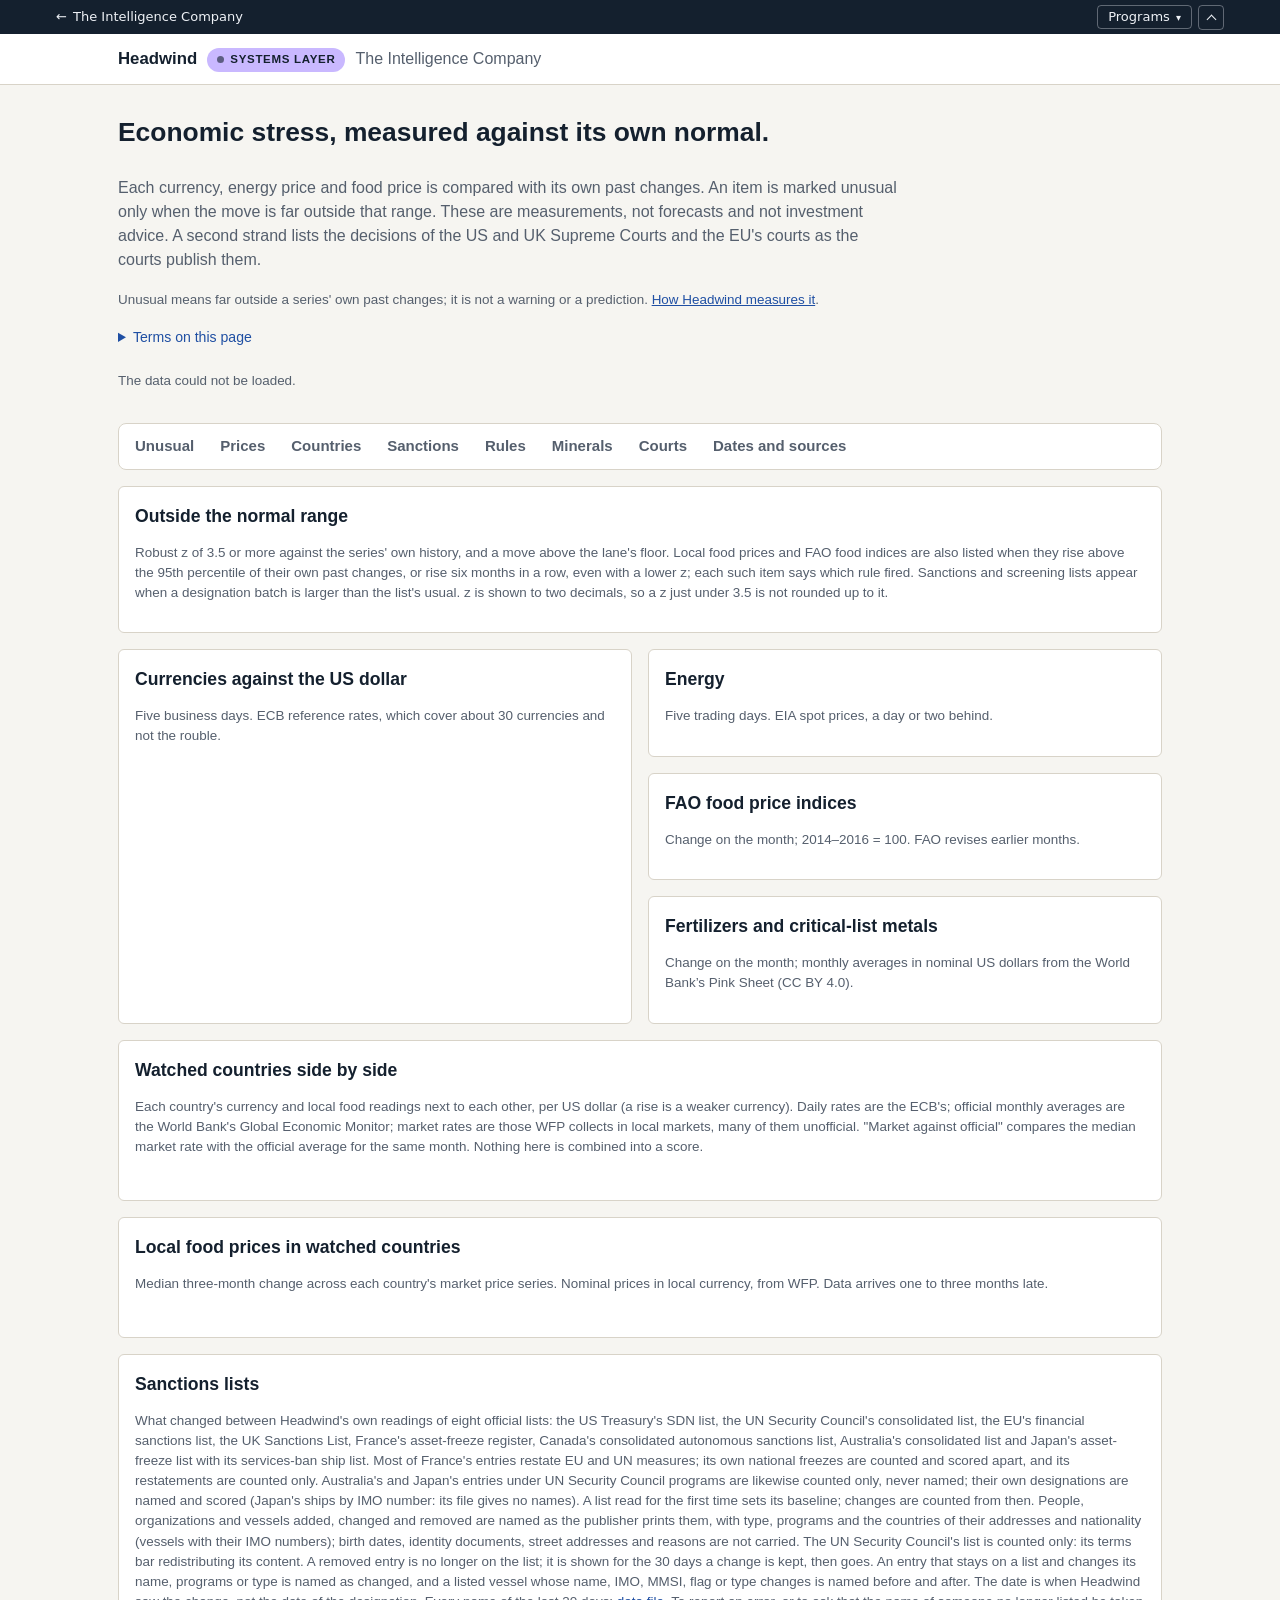
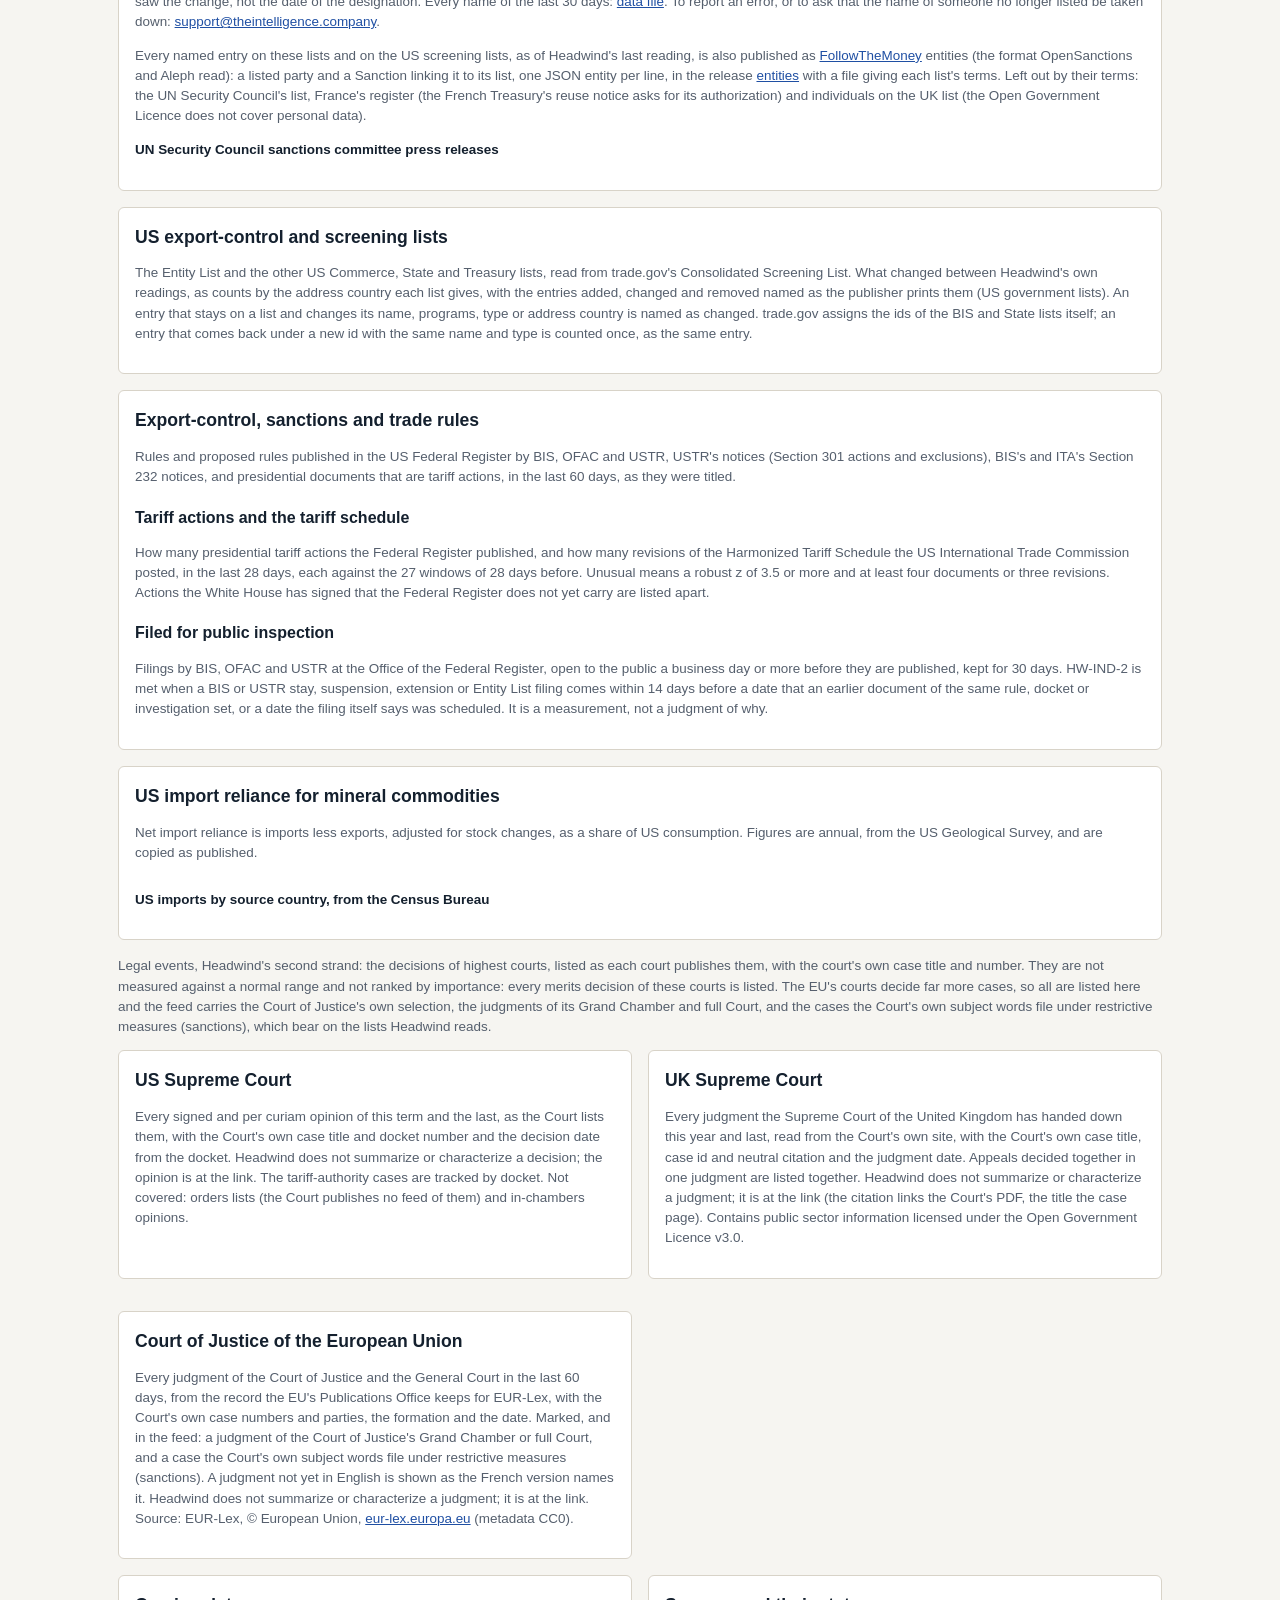
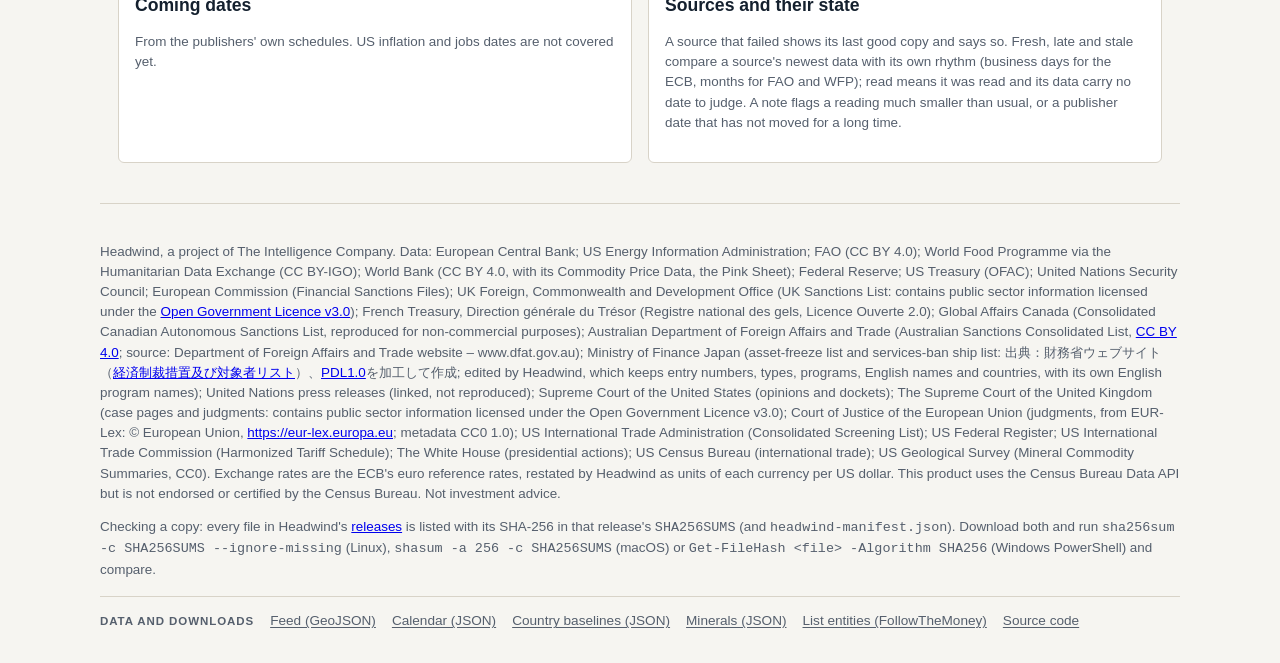
==== site_src/index.html @ 113569b8 "Release checksums and a FollowTheMoney export of list entities Every release now carries SHA256SUMS " ====
<!doctype html>
<html lang="en" data-tic-layer="systems">
<head>
<meta charset="utf-8">
<meta name="viewport" content="width=device-width, initial-scale=1">
<link rel="icon" href="data:image/svg+xml,%3Csvg xmlns='http://www.w3.org/2000/svg' viewBox='0 0 32 32'%3E%3Crect width='32' height='32' rx='6' fill='%23142235'/%3E%3Ccircle cx='16' cy='16' r='9' fill='none' stroke='%23e3a83b' stroke-width='3'/%3E%3Ccircle cx='16' cy='16' r='3' fill='%23e3a83b'/%3E%3C/svg%3E">
<title>Headwind: economic stress</title>
<meta name="description" content="Currencies, energy and food prices measured against their own normal range, changes to official sanctions lists, new export-control rules, the dates of coming economic decisions and, as a second strand, the decisions of the US and UK Supreme Courts and the EU's courts. Measurements, not investment advice.">
<link rel="stylesheet" href="style.css">
<link rel="stylesheet" href="tic-time.css">
<link rel="stylesheet" href="tic-nav.css">
<link rel="stylesheet" href="tic-related.css">
<link rel="stylesheet" href="tic-shell.css">
<link rel="stylesheet" href="tic-tabs.css">
<link rel="stylesheet" href="tic-fold.css">
<link rel="alternate" type="application/geo+json" title="Headwind feed (GeoJSON)" href="data/feed.geojson">
<script src="tic-time.js"></script>
<script src="tic-related.js"></script>
<script src="tic-tabs.js" defer></script>
<script src="tic-fold.js" defer></script>
<script src="tic-nav.js" defer data-current="headwind" data-health="on"></script>
</head>
<body>
<a class="skip" href="#main">Skip to content</a>
<header class="top">
  <div class="wrap top-row">
    <div class="brand"><strong>Headwind</strong><a class="tic-layer" href="https://theintelligence.company/#layers">Systems layer</a><span class="muted">The Intelligence Company</span></div>
    <nav class="top-nav">
      <span id="time-settings"></span>
    </nav>
  </div>
</header>

<main id="main" class="wrap">
  <noscript><p class="noscript">This page needs JavaScript to draw its tables. The feed and source code below work without it.</p></noscript>
  <section class="hero">
    <h1>Economic stress, measured against its own normal.</h1>
    <p class="tic-reading" id="reading" aria-live="polite"></p>
    <div class="tiles tic-tiles" id="tiles" aria-live="polite"></div>
    <p class="lede">Each currency, energy price and food price is compared with its own past changes. An item is marked
      unusual only when the move is far outside that range. These are measurements, not forecasts and not investment
      advice. A second strand lists the decisions of the US and UK Supreme Courts and the EU's courts as the courts
      publish them.</p>
    <p class="small muted caveat">Unusual means far outside a series' own past changes; it is not a warning or a
      prediction. <a href="https://github.com/metacog-osint/headwind/blob/main/doctrine/method.md">How Headwind measures it</a>.</p>
    <details class="more terms" id="terms">
      <summary>Terms on this page</summary>
      <dl>
        <dt>z, robust z</dt><dd>How far the latest change sits from the series' usual changes, counted from their median
          in units of their typical spread (the median absolute deviation, scaled). z +5.13 is far above usual; 3.5 or
          more is marked unusual. Each z is shown beside the change itself.</dd>
        <dt>95th percentile</dt><dd>A rise larger than 95 of every 100 of the series' past changes.</dd>
        <dt>HW-IND-4, HW-WP-2</dt><dd>Headwind's own indicator and warning-problem numbers, listed in its
          <a href="https://github.com/metacog-osint/headwind/blob/main/doctrine/indicators.json">indicator register</a>
          (HW-IND-4 is a currency, HW-IND-6 local food).</dd>
        <dt>EUR, MXN, ILS</dt><dd>Three-letter currency codes (ISO 4217), shown beside the country.</dd>
        <dt>OFAC, SDN</dt><dd>The US Treasury's Office of Foreign Assets Control and its Specially Designated Nationals
          list.</dd>
        <dt>SDGT, IRAN-EO13902, IFSR</dt><dd>Sanctions programmes, as each list prints them: Specially Designated
          Global Terrorist; a US executive order by number; the Iranian Financial Sanctions Regulations; UKR, the EU's
          regime on actions undermining Ukraine's territorial integrity. France's list
          prints its regimes in French, where UE means an EU regime.</dd>
        <dt>BIS, ITA, USTR, USITC</dt><dd>The US Commerce Department's Bureau of Industry and Security and its
          International Trade Administration; the Office of the US Trade Representative; the US International Trade
          Commission.</dd>
        <dt>Section 232, Section 301</dt><dd>US laws under which the government acts on imports for national security
          (Trade Expansion Act of 1962) and against unfair trade practices (Trade Act of 1974).</dd>
        <dt>HS code</dt><dd>A Harmonized System tariff code, the customs number for a kind of goods.</dd>
        <dt>ECB, EIA, FAO, WFP, FOMC</dt><dd>The European Central Bank; the US Energy Information Administration; the
          UN Food and Agriculture Organization; the World Food Programme; the Federal Reserve's Federal Open Market
          Committee, which sets US interest rates.</dd>
        <dt>IMO number</dt><dd>A ship's permanent seven-digit number from the International Maritime Organization.</dd>
        <dt>[2026] UKSC 36, UKSC/2025/0067</dt><dd>A UK Supreme Court judgment's citation, and a case's own number.</dd>
      </dl>
    </details>
    <p class="small muted" id="asof" aria-live="polite">Loading…</p>
  </section>

  <!-- Sections row (tic-tabs.js from the hub): one group at a time on a phone, a jumping row wider -->
  <div data-tic-tabs>
  <div id="sec-unusual" data-tab-label="Unusual">
  <section class="card" aria-labelledby="an-h">
    <div class="card-head"><h2 id="an-h">Outside the normal range</h2>
      <p class="muted small">Robust z of 3.5 or more against the series' own history, and a move above the lane's floor. Local food prices and FAO food indices are also listed when they rise above the 95th percentile of their own past changes, or rise six months in a row, even with a lower z; each such item says which rule fired. Sanctions and screening lists appear when a designation batch is larger than the list's usual. z is shown to two decimals, so a z just under 3.5 is not rounded up to it.</p></div>
    <div id="anomalies"></div>
  </section>

  </div>
  <div id="sec-prices" data-tab-label="Prices">
  <div class="two">
    <section class="card" id="fx" aria-labelledby="fx-h">
      <div class="card-head"><h2 id="fx-h">Currencies against the US dollar</h2>
        <p class="muted small">Five business days. ECB reference rates, which cover about 30 currencies and not the rouble.</p></div>
      <div class="scroll"><table id="fx-table" data-tic-fold data-tic-fold-find></table></div>
    </section>
    <div>
      <section class="card" id="energy" aria-labelledby="en-h">
        <div class="card-head"><h2 id="en-h">Energy</h2>
          <p class="muted small">Five trading days. EIA spot prices, a day or two behind.</p></div>
        <div class="scroll"><table id="energy-table" data-tic-fold data-tic-fold-find></table></div>
      </section>
      <section class="card" id="food" aria-labelledby="fd-h">
        <div class="card-head"><h2 id="fd-h">FAO food price indices</h2>
          <p class="muted small">Change on the month; 2014–2016 = 100. FAO revises earlier months.</p></div>
        <div class="scroll"><table id="fao-table" data-tic-fold data-tic-fold-find></table></div>
      </section>
      <section class="card" id="pinksheet" aria-labelledby="ps-h">
        <div class="card-head"><h2 id="ps-h">Fertilizers and critical-list metals</h2>
          <p class="muted small" id="ps-note">Change on the month; monthly averages in nominal US dollars from the World
            Bank&rsquo;s Pink Sheet (CC BY 4.0).</p></div>
        <div class="scroll"><table id="pinksheet-table" data-tic-fold data-tic-fold-find></table></div>
      </section>
    </div>
  </div>

  </div>
  <div id="sec-countries" data-tab-label="Countries">
  <section class="card" id="countries" aria-labelledby="ct-h">
    <div class="card-head"><h2 id="ct-h">Watched countries side by side</h2>
      <p class="muted small">Each country's currency and local food readings next to each other, per US dollar (a rise is a
        weaker currency). Daily rates are the ECB's; official monthly averages are the World Bank's Global Economic
        Monitor; market rates are those WFP collects in local markets, many of them unofficial. "Market against official"
        compares the median market rate with the official average for the same month. Nothing here is combined into a
        score.</p></div>
    <div class="scroll"><table id="country-table" data-tic-fold data-tic-fold-find></table></div>
    <p class="small muted" id="country-note"></p>
  </section>
  <!-- Elsewhere today: the other layers' findings in the watched countries above (tic-related.js from the hub) -->
  <section class="card" id="tic-related" hidden></section>

  <section class="card" id="local-food" aria-labelledby="lf-h">
    <div class="card-head"><h2 id="lf-h">Local food prices in watched countries</h2>
      <p class="muted small">Median three-month change across each country's market price series. Nominal prices in local
        currency, from WFP. Data arrives one to three months late.</p></div>
    <div class="scroll"><table id="wfp-table" data-tic-fold data-tic-fold-find></table></div>
    <p class="small muted" id="wfp-missing"></p>
  </section>

  </div>
  <div id="sec-sanctions" data-tab-label="Sanctions">
  <section class="card" id="sanctions" aria-labelledby="sn-h">
    <div class="card-head"><h2 id="sn-h">Sanctions lists</h2>
      <p class="muted small">What changed between Headwind's own readings of eight official lists: the US Treasury's
        SDN list, the UN Security Council's consolidated list, the EU's financial sanctions list, the UK
        Sanctions List, France's asset-freeze register, Canada's consolidated autonomous sanctions list,
        Australia's consolidated list and Japan's asset-freeze list with its services-ban ship list. Most of France's entries restate EU and UN measures;
        its own national freezes are counted and scored apart, and its restatements are counted only. Australia's
        and Japan's entries under UN Security Council programs are likewise counted only, never named; their own
        designations are named and scored (Japan's ships by IMO number: its file gives no names). A list read for the first time sets its baseline; changes are counted from then. People,
        organizations and vessels added, changed and removed are named as the publisher prints them, with type,
        programs and the countries of their addresses and nationality (vessels with their IMO numbers); birth dates,
        identity documents, street addresses and reasons are not carried. The UN Security Council's list is counted
        only: its terms bar redistributing its content. A removed entry is no longer on the list; it is shown for the
        30 days a change is kept, then goes. An entry that stays on a list and changes its name, programs or type is
        named as changed, and a listed vessel whose name, IMO, MMSI, flag or type changes is named before and after.
        The date is when Headwind saw the change, not the date of the designation. Every name of the last 30 days:
        <a href="data/list-changes.json">data file</a>. To report an error, or to ask that the name of someone no
        longer listed be taken down: <a href="mailto:support@theintelligence.company">support@theintelligence.company</a>.</p>
      <p class="muted small" id="ftm-note">Every named entry on these lists and on the US screening lists, as of
        Headwind's last reading, is also published as <a href="https://followthemoney.tech/docs/">FollowTheMoney</a>
        entities (the format OpenSanctions and Aleph read): a listed party and a Sanction linking it to its list, one
        JSON entity per line, in the release <a href="https://github.com/metacog-osint/headwind/releases/tag/entities">entities</a>
        with a file giving each list's terms. Left out by their terms: the UN Security Council's list, France's
        register (the French Treasury's reuse notice asks for its authorization) and individuals on the UK list (the
        Open Government Licence does not cover personal data).</p></div>
    <div id="sanction-lists"></div>
    <div id="vessel-cross"></div>
    <div id="vessel-lead"></div>
    <div id="sanction-deltas"></div>
    <h3 class="small">UN Security Council sanctions committee press releases</h3>
    <div id="un-releases"></div>
  </section>
  <section class="card" id="screening" aria-labelledby="sc-h">
    <div class="card-head"><h2 id="sc-h">US export-control and screening lists</h2>
      <p class="muted small">The Entity List and the other US Commerce, State and Treasury lists, read from
        trade.gov's Consolidated Screening List. What changed between Headwind's own readings, as counts by the
        address country each list gives, with the entries added, changed and removed named as the publisher prints
        them (US government lists). An entry that stays on a list and changes its name, programs, type or address
        country is named as changed. trade.gov assigns the ids of
        the BIS and State lists itself; an entry that comes back under a new id with the same name and type is
        counted once, as the same entry.</p></div>
    <div id="screening-deltas"></div>
    <div class="scroll"><table id="screening-table" data-tic-fold data-tic-fold-find></table></div>
  </section>
  </div>
  <div id="sec-rules" data-tab-label="Rules">
    <section class="card" id="rules" aria-labelledby="rl-h">
      <div class="card-head"><h2 id="rl-h">Export-control, sanctions and trade rules</h2>
        <p class="muted small">Rules and proposed rules published in the US Federal Register by BIS, OFAC and USTR,
          USTR's notices (Section 301 actions and exclusions), BIS's and ITA's Section 232 notices, and presidential
          documents that are tariff actions, in the last 60 days, as they were titled.</p></div>
      <div id="rules-list" data-tic-fold="6"></div>
      <h3 class="sub" id="tariffs-h">Tariff actions and the tariff schedule</h3>
      <p class="muted small">How many presidential tariff actions the Federal Register published, and how many
        revisions of the Harmonized Tariff Schedule the US International Trade Commission posted, in the last 28
        days, each against the 27 windows of 28 days before. Unusual means a robust z of 3.5 or more and at least
        four documents or three revisions. Actions the White House has signed that the Federal Register does not
        yet carry are listed apart.</p>
      <div id="tariffs-list"></div>
      <h3 class="sub" id="pi-h">Filed for public inspection</h3>
      <p class="muted small">Filings by BIS, OFAC and USTR at the Office of the Federal Register, open to the public a
        business day or more before they are published, kept for 30 days. HW-IND-2 is met when a BIS or USTR stay,
        suspension, extension or Entity List filing comes within 14 days before a date that an earlier document of
        the same rule, docket or investigation set, or a date the filing itself says was scheduled. It is a
        measurement, not a judgment of why.</p>
      <div id="inspection-list"></div>
    </section>
  </div>
  <div id="sec-minerals" data-tab-label="Minerals">
  <section class="card" id="minerals" aria-labelledby="mn-h">
    <div class="card-head"><h2 id="mn-h">US import reliance for mineral commodities</h2>
      <p class="muted small" id="minerals-note">Net import reliance is imports less exports, adjusted for stock changes, as a
        share of US consumption. Figures are annual, from the US Geological Survey, and are copied as published.</p></div>
    <p class="small muted" id="minerals-list"></p>
    <div class="scroll"><table id="minerals-table" data-tic-fold data-tic-fold-find></table></div>
    <p class="small muted" id="minerals-first"></p>
    <h3 class="small" id="trade-h">US imports by source country, from the Census Bureau</h3>
    <p class="small muted" id="trade-note"></p>
    <div class="scroll"><table id="trade-table" data-tic-fold data-tic-fold-find></table></div>
  </section>

  </div>
  <div id="sec-courts" data-tab-label="Courts">
  <p class="small muted strand-note">Legal events, Headwind's second strand: the decisions of highest courts,
    listed as each court publishes them, with the court's own case title and number. They are not measured
    against a normal range and not ranked by importance: every merits decision of these courts is listed. The EU's
    courts decide far more cases, so all are listed here and the feed carries the Court of Justice's own selection,
    the judgments of its Grand Chamber and full Court, and the cases the Court's own subject words file under
    restrictive measures (sanctions), which bear on the lists Headwind reads.</p>
  <div class="two">
    <section class="card" id="courts" aria-labelledby="co-h">
      <div class="card-head"><h2 id="co-h">US Supreme Court</h2>
        <p class="muted small">Every signed and per curiam opinion of this term and the last, as the Court lists them,
          with the Court's own case title and docket number and the decision date from the docket. Headwind does not
          summarize or characterize a decision; the opinion is at the link. The tariff-authority cases are tracked by
          docket. Not covered: orders lists (the Court publishes no feed of them) and in-chambers opinions.</p></div>
      <div id="scotus-tracked"></div>
      <div id="scotus-opinions"></div>
    </section>
    <section class="card" id="uk-courts" aria-labelledby="uk-h">
      <div class="card-head"><h2 id="uk-h">UK Supreme Court</h2>
        <p class="muted small">Every judgment the Supreme Court of the United Kingdom has handed down this year and
          last, read from the Court's own site, with the Court's own case title, case id and neutral citation and the
          judgment date. Appeals decided together in one judgment are listed together. Headwind does not summarize or
          characterize a judgment; it is at the link (the citation links the Court's PDF, the title the case page).
          Contains public sector information licensed under the Open Government Licence v3.0.</p></div>
      <div id="uksc-judgments"></div>
    </section>
    <section class="card" id="eu-courts" aria-labelledby="eu-h">
      <div class="card-head"><h2 id="eu-h">Court of Justice of the European Union</h2>
        <p class="muted small">Every judgment of the Court of Justice and the General Court in the last 60 days, from
          the record the EU's Publications Office keeps for EUR-Lex, with the Court's own case numbers and parties,
          the formation and the date. Marked, and in the feed: a judgment of the Court of Justice's Grand Chamber or
          full Court, and a case the Court's own subject words file under restrictive measures (sanctions).
          A judgment not yet in English is shown as the French version names it. Headwind does not summarize or
          characterize a judgment; it is at the link. Source: EUR-Lex, &copy; European Union,
          <a href="https://eur-lex.europa.eu">eur-lex.europa.eu</a> (metadata CC0).</p></div>
      <div id="cjeu-judgments"></div>
    </section>
  </div>
  </div>
  <div id="sec-sources" data-tab-label="Dates and sources">
  <div class="two">
    <section class="card" aria-labelledby="cal-h">
      <div class="card-head"><h2 id="cal-h">Coming dates</h2>
        <p class="muted small">From the publishers' own schedules. US inflation and jobs dates are not covered yet.</p></div>
      <div id="calendar" data-tic-fold></div>
    </section>
    <section class="card" aria-labelledby="src-h">
      <div class="card-head"><h2 id="src-h">Sources and their state</h2>
        <p class="muted small">A source that failed shows its last good copy and says so. Fresh, late and stale compare a source's newest data with its own rhythm (business days for the ECB, months for FAO and WFP); read means it was read and its data carry no date to judge. A note flags a reading much smaller than usual, or a publisher date that has not moved for a long time.</p></div>
      <div id="lanes" data-tic-fold></div>
    </section>
  </div>
  </div>
  </div>
</main>

<footer class="wrap foot small muted">
  <p>Headwind, a project of The Intelligence Company. Data: European Central Bank; US Energy Information
    Administration; FAO (CC BY 4.0); World Food Programme via the Humanitarian Data Exchange
    (CC BY-IGO); World Bank (CC BY 4.0, with its Commodity Price Data, the Pink Sheet); Federal Reserve; US Treasury (OFAC); United Nations Security Council;
    European Commission (Financial Sanctions Files); UK Foreign, Commonwealth and Development Office (UK Sanctions
    List: contains public sector information licensed under the
    <a href="https://www.nationalarchives.gov.uk/doc/open-government-licence/version/3/">Open Government Licence
    v3.0</a>); French Treasury, Direction g&eacute;n&eacute;rale du Tr&eacute;sor (Registre
    national des gels, Licence Ouverte 2.0); Global Affairs Canada (Consolidated Canadian Autonomous Sanctions List,
    reproduced for non-commercial purposes); Australian Department of Foreign Affairs and Trade (Australian
    Sanctions Consolidated List, <a href="https://creativecommons.org/licenses/by/4.0/">CC BY 4.0</a>; source:
    Department of Foreign Affairs and Trade website &ndash; www.dfat.gov.au); Ministry of Finance Japan (asset-freeze
    list and services-ban ship list: 出典：財務省ウェブサイト（<a href="https://www.mof.go.jp/policy/international_policy/gaitame_kawase/gaitame/economic_sanctions/list.html">経済制裁措置及び対象者リスト</a>）、<a
    href="https://www.digital.go.jp/resources/open_data/public_data_license_v1.0">PDL1.0</a>を加工して作成; edited by
    Headwind, which keeps entry numbers, types, programs, English names and countries, with its own English program
    names); United Nations press releases (linked, not reproduced); Supreme Court of the United States (opinions
    and dockets); The Supreme Court of the United Kingdom (case pages and judgments: contains public sector
    information licensed under the Open Government Licence v3.0); Court of Justice of the European Union (judgments,
    from EUR-Lex: &copy; European Union, <a href="https://eur-lex.europa.eu">https://eur-lex.europa.eu</a>; metadata
    CC0 1.0); US International Trade Administration (Consolidated Screening List);
    US Federal Register; US International Trade Commission (Harmonized Tariff Schedule); The White House
    (presidential actions); US Census Bureau (international trade); US Geological Survey (Mineral Commodity
    Summaries, CC0). Exchange rates are the ECB's euro reference rates,
    restated by Headwind as units of each currency per US dollar. This product uses the Census Bureau Data API but
    is not endorsed or certified by the Census Bureau. Not investment advice.</p>
  <p id="checksums">Checking a copy: every file in Headwind's
    <a href="https://github.com/metacog-osint/headwind/releases">releases</a> is listed with its SHA-256 in that
    release's <code>SHA256SUMS</code> (and <code>headwind-manifest.json</code>). Download both and run
    <code>sha256sum -c SHA256SUMS --ignore-missing</code> (Linux), <code>shasum -a 256 -c SHA256SUMS</code> (macOS) or
    <code>Get-FileHash &lt;file&gt; -Algorithm SHA256</code> (Windows PowerShell) and compare.</p>
  <nav class="tic-data" aria-label="Data and downloads"><span class="tic-data-k">Data and downloads</span>
    <a href="data/feed.geojson">Feed (GeoJSON)</a>
    <a href="data/events.json">Calendar (JSON)</a>
    <a href="data/baseline.json">Country baselines (JSON)</a>
    <a href="data/minerals.json">Minerals (JSON)</a>
    <a href="https://github.com/metacog-osint/headwind/releases/tag/entities">List entities (FollowTheMoney)</a>
    <a href="https://github.com/metacog-osint/headwind">Source code</a></nav>
</footer>
<script src="app.js"></script>
</body>
</html>
---- site_src/style.css ----
/* Light or dark with the viewer's setting, like the house bar's panel (tic-nav.css). --ink, --line and --alarm
   are the names tic-time.css reads for its dialog. */
:root {
  color-scheme: light;
  --bg: #f6f5f1;
  --panel: #ffffff;
  --border: #d8d3c8;
  --text: #14202e;
  --muted: #555f6d;
  --warn: #8a5a00;
  --warn-bg: rgba(138, 90, 0, 0.12);
  --accent: #a84d08;
  --link: #1f4fa3;
  --badge: #ebe8e1;
  --ink: var(--text);
  --line: var(--border);
  --alarm: #b3261e;
}
@media (prefers-color-scheme: dark) {
  :root {
    color-scheme: dark;
    --bg: #0c0f14;
    --panel: #131822;
    --border: #242d3c;
    --text: #e6edf3;
    --muted: #8b949e;
    --warn: #f0b72f;
    --warn-bg: rgba(210, 153, 34, 0.2);
    --accent: #f0883e;
    --link: #79b8ff;
    --badge: #1e293b;
    --alarm: #ff8a80;
  }
  .tic-time-dialog .tic-time-actions .tic-time-done { color: #14110d; } /* white on the dark theme's orange reads 2.4:1 */
}
* { box-sizing: border-box; }
body {
  margin: 0;
  background: var(--bg);
  color: var(--text);
  font-family: -apple-system, BlinkMacSystemFont, "Segoe UI", Roboto, sans-serif;
  line-height: 1.5;
}
.wrap { max-width: 1080px; margin: 0 auto; padding: 0 18px; }
.top { border-bottom: 1px solid var(--border); background: var(--panel); padding: 12px 0; }
.top-row { display: flex; justify-content: space-between; align-items: center; }
.brand strong { font-size: 1.05rem; margin-right: 10px; }
.top-nav a { color: var(--muted); text-decoration: none; margin-left: 16px; font-size: 0.88rem; display: inline-block; padding: 4px 0; min-height: 24px; } /* 24 px targets (WCAG 2.5.8) */
.top-nav a:hover { color: var(--text); }
.hero { padding: 28px 0 18px; }
.hero h1 { margin: 0 0 8px; font-size: 1.65rem; }
.lede { color: var(--muted); max-width: 780px; margin: 0 0 18px; }
.tiles { display: grid; grid-template-columns: repeat(auto-fit, minmax(180px, 1fr)); gap: 12px; }
.tile { background: var(--panel); border: 1px solid var(--border); border-radius: 6px; padding: 12px; }
.tile .k { display: block; font-size: 0.78rem; color: var(--muted); }
.tile .v { font-size: 1.25rem; font-weight: 600; }
.card { background: var(--panel); border: 1px solid var(--border); border-radius: 6px; padding: 16px; margin-bottom: 16px; }
.card-head h2 { margin: 0 0 4px; font-size: 1.1rem; }
h3.sub { margin: 18px 0 4px; font-size: 1rem; }
.two { display: grid; grid-template-columns: 1fr 1fr; gap: 16px; }
.row { padding: 10px 0; border-bottom: 1px solid var(--border); }
.row:last-child { border-bottom: none; }
.row-title { display: flex; justify-content: space-between; align-items: flex-start; margin-bottom: 4px; }
.badge { background: var(--badge); padding: 2px 8px; border-radius: 4px; font-size: 0.78rem; white-space: nowrap; flex-shrink: 0; }
.badge-warn { background: var(--warn-bg); color: var(--warn); }
.muted { color: var(--muted); }
.small { font-size: 0.84rem; }
.foot { padding: 24px 0; border-top: 1px solid var(--border); margin-top: 24px; }
@media (max-width: 760px) { .two { grid-template-columns: 1fr; } }
.scroll { overflow-x: auto; }
table { width: 100%; border-collapse: collapse; font-size: 0.86rem; font-variant-numeric: tabular-nums; }
th, td { text-align: left; padding: 6px 8px; border-bottom: 1px solid var(--border); white-space: nowrap; }
#screening-table td:first-child { white-space: normal; min-width: 180px; }
#minerals-table td:last-child { white-space: normal; min-width: 240px; }
th { color: var(--muted); font-weight: 600; }
tr:last-child td { border-bottom: none; }
.row-title { gap: 12px; }
.two > *, .card { min-width: 0; }
.top-row { flex-wrap: wrap; gap: 6px 12px; }
.top-nav a:first-child { margin-left: 0; }
main a { color: var(--link); text-decoration: none; }
main a:hover, main a:focus { text-decoration: underline; }
/* Long lists and tables: a scrolling window about ten rows tall and "Show all N" (tic-fold.js from the hub, data-tic-fold). */
main .tic-rel a { text-decoration: underline; } /* Elsewhere today: its links sit in text (WCAG 1.4.1) */
main p a, main .row-title a, main .row .small a { text-decoration: underline; } /* links inside sentences, for the same reason */
details.more > summary { cursor: pointer; padding: 10px 0; color: var(--link); font-size: 0.88rem; }
details.more[open] > summary { border-bottom: 1px solid var(--border); }
details.names > summary { padding: 6px 0; }
details.names[open] > summary { border-bottom: none; }
.row-title > span:first-child { min-width: 0; overflow-wrap: anywhere; }

/* Terms on this page (ideas#264): a tap target, so a phone reaches it; every number stays where it is. */
.caveat { max-width: 780px; margin: 0 0 6px; }
details.terms { max-width: 780px; margin: 0 0 12px; font-size: 0.88rem; }
details.terms > summary { min-height: 24px; }
details.terms dl { margin: 6px 0 0; }
details.terms dt { font-weight: 600; margin-top: 8px; }
details.terms dd { margin: 2px 0 0; color: var(--muted); }

/* Skip link and noscript line (ideas#300) */
.skip { position: absolute; left: -9999px; top: 8px; z-index: 100; background: var(--panel); color: var(--link); padding: 6px 10px; border: 1px solid var(--border); border-radius: 4px; }
.skip:focus { left: 8px; }
.noscript { margin: 16px 0 0; padding: 10px 12px; border: 1px solid var(--border); border-radius: 6px; background: var(--panel); }
---- site_src/tic-time.css ----
/*! tic-time.css v1.2 · pairs with tic-time.js · uses a site's own colour variables when it has them
    SPDX-License-Identifier: MIT. Copyright (c) 2026 The Intelligence Company. MIT in every repository it is
    copied into, whatever that repository's own licence. */
.tic-time-btn { font: inherit; font-size: 13px; cursor: pointer; padding: 5px 10px; border-radius: 6px;
  border: 1px solid var(--line, rgba(127,127,127,.4)); background: transparent; color: inherit; white-space: nowrap; }
.tic-time-dialog { max-width: min(420px, calc(100vw - 32px)); width: 100%; border: 1px solid var(--line, #ccd);
  border-radius: 10px; padding: 18px 20px; background: var(--panel, #fff); color: var(--ink, #111); font: inherit; }
.tic-time-dialog::backdrop { background: rgba(0,0,0,.45); }
.tic-time-dialog h2 { margin: 0 0 12px; font-size: 18px; }
.tic-time-row { margin: 0 0 12px; }
.tic-time-row label { display: inline-flex; align-items: center; gap: 6px; margin-right: 12px; }
.tic-time-dialog select, .tic-time-dialog input[type=text] { font: inherit; max-width: 100%; padding: 5px 8px;
  border: 1px solid var(--line, #ccd); border-radius: 6px; background: var(--bg, #fff); color: inherit; }
.tic-time-dialog fieldset { border: 1px solid var(--line, #ccd); border-radius: 8px; padding: 8px 12px; }
.tic-time-dialog legend { font-size: 13px; color: var(--muted, #666); padding: 0 4px; }
.tic-time-preview { font-weight: 600; margin: 4px 0 8px; }
.tic-time-msg { color: var(--alarm, #b3261e); min-height: 1em; margin: 0 0 8px; font-size: 13px; }
.tic-time-actions { display: flex; gap: 8px; justify-content: flex-end; margin: 0; }
.tic-time-actions button { font: inherit; padding: 6px 12px; border-radius: 6px; cursor: pointer;
  border: 1px solid var(--line, #ccd); background: var(--panel, #fff); color: inherit; }
.tic-time-actions .tic-time-done { background: var(--accent, #1f4fa3); border-color: var(--accent, #1f4fa3); color: #fff; }
.tic-time-note { font-size: 12px; color: var(--muted, #666); margin: 10px 0 0; }
[hidden].tic-time-other { display: none; }
---- site_src/tic-nav.css ----
/*! tic-nav.css v2.1 · pairs with tic-nav.js (canonical copy in the hub's site/shared/).
    SPDX-License-Identifier: MIT. Copyright (c) 2026 The Intelligence Company. MIT in every repository it is
    copied into, whatever that repository's own licence.
    House navy bar on every program site; the panel follows the viewer's light or dark setting. Everything is scoped
    to .tic-house so a site's own styles (Tailwind's reset included) don't need changing.
    v1.3 (with tic-nav.js v1.12): the bar is fixed to the top of the window and .tic-house-room holds its place; it
    minimizes to a tab. --tic-house-h on <html> is the room it takes (34px, or 0px minimized or printed): a site's own
    sticky or fixed header uses `top: var(--tic-house-h, 0px)` to sit below it.
    v2.1 (with tic-nav.js v2.1): no style change; Relief joins the menu.
    v2.0 (with tic-nav.js v2.0): the menu's layer groups sit in two columns, each program can carry a freshness dot
    from COP's health check (always with words: a screen-reader note, and "running late" or "no current data" shown
    after the topic), and the panel ends with a row of two links and the dots' note. */
html.tic-house-on { --tic-house-h: 34px; }
html.tic-house-on.tic-house-minimized { --tic-house-h: 0px; }
/* Anchors and focused elements scroll clear of the bar. :where() keeps this weaker than any site's own rule, so a
   site with its own sticky header sets scroll-padding-top itself (adding var(--tic-house-h, 0px)). */
:where(html.tic-house-on) { scroll-padding-top: var(--tic-house-h); }
.tic-house-room { display: block; height: var(--tic-house-h, 34px); margin: 0; padding: 0; border: 0; }
.tic-house {
  --tn-bg: #14202E; --tn-ink: #EEF1F6; --tn-line: rgba(238, 241, 246, .35); --tn-acc: #E3A83B;
  --tn-panel: #FFFFFF; --tn-pink: #14202E; --tn-pmut: #555F6D; --tn-rule: #D8D3C8; --tn-hover: #F3F1EC;
  --tn-live: #1E6B3A; --tn-beta: #8A5A00; --tn-here: #8F5509; /* v1.2: amber text on the light panel read 1.9:1 */
  --tn-ok: #1E7A3C; --tn-late: #B05E00; --tn-none: #6B7380; /* v2.0 freshness dots, 3:1 or more on the panel */
  position: fixed; top: 0; left: 0; right: 0; /* v1.3: stays at the top while the page scrolls */
  z-index: 10000; background: var(--tn-bg); /* v1.1: above site headers' own stacking */ color: var(--tn-ink);
  /* v1.1: undo a site's generic nav rules (Watchfloor styles every <nav> as a flex row) */
  display: block; width: auto; height: auto; min-height: 0; margin: 0; padding: 0; border: 0; box-shadow: none;
  font: 400 13px/1.4 "IBM Plex Sans", system-ui, -apple-system, "Segoe UI", Roboto, Arial, sans-serif;
  text-align: left; letter-spacing: normal;
}
@media (prefers-color-scheme: dark) {
  .tic-house { --tn-panel: #161E2A; --tn-pink: #E8ECF2; --tn-pmut: #9AA5B5; --tn-rule: #2A3546; --tn-hover: #1F2A3A;
    --tn-live: #7FD49A; --tn-beta: #F0C36B; --tn-here: #E3A83B; --tn-ok: #6FCB8C; --tn-late: #F0B24B; --tn-none: #8C97A8; }
}
.tic-house *, .tic-house *::before, .tic-house *::after { box-sizing: border-box; }
.tic-house p, .tic-house ul { margin: 0; padding: 0; }
.tic-house ul { list-style: none; }
.tic-house a { color: inherit; text-decoration: none; }
.tic-house :focus-visible { outline: 2px solid var(--tn-acc); outline-offset: 2px; }

.tic-house-in { width: 100%; max-width: 1200px; margin: 0 auto; padding: 0 16px; height: 34px; display: flex;
  align-items: center; justify-content: space-between; gap: 12px; }
.tic-house-home { font-weight: 500; padding: 7px 0; white-space: nowrap; }
.tic-house-home:hover { color: var(--tn-acc); }
.tic-house-arrow { margin-right: 2px; }
.tic-house-btn { appearance: none; -webkit-appearance: none; margin: 0; background: transparent; color: inherit;
  border: 1px solid var(--tn-line); border-radius: 4px; font: inherit; font-weight: 500; line-height: 1.3;
  padding: 3px 10px; cursor: pointer; white-space: nowrap; }
.tic-house-btn:hover, .tic-house-btn[aria-expanded="true"] { border-color: var(--tn-acc); color: var(--tn-acc); }
.tic-house-caret { font-size: 10px; margin-left: 2px; }
.tic-house-tools { display: flex; align-items: center; gap: 6px; }
/* v1.3: minimize and restore. A chevron drawn with borders: up for minimize, down for restore. */
.tic-house-toggle { appearance: none; -webkit-appearance: none; margin: 0; padding: 0; width: 26px; height: 25px;
  display: inline-flex; align-items: center; justify-content: center; background: transparent; color: inherit;
  border: 1px solid var(--tn-line); border-radius: 4px; cursor: pointer; }
.tic-house-toggle:hover { border-color: var(--tn-acc); color: var(--tn-acc); }
.tic-house-chev { display: block; width: 7px; height: 7px; border: solid currentColor; border-width: 1.5px 0 0 1.5px;
  transform: translateY(2px) rotate(45deg); }
.tic-house.is-mini .tic-house-chev { transform: translateY(-2px) rotate(225deg); }
/* Minimized: only a tab at the top centre shows and takes clicks; the rest of the bar is transparent and lets clicks
   through. The centre, because the program sites keep their Time button and links at the top right (checked on all
   sixteen, 14 Nov 2026). The menu opens centred under the tab. */
.tic-house.is-mini { background: transparent; pointer-events: none; }
.tic-house.is-mini .tic-house-in { height: auto; justify-content: center; }
.tic-house.is-mini .tic-house-home { display: none; }
.tic-house.is-mini .tic-house-tools { pointer-events: auto; background: var(--tn-bg);
  padding: 2px 6px 4px; border-radius: 0 0 6px 6px;
  box-shadow: 0 0 0 1px rgba(238, 241, 246, .18), 0 3px 10px rgba(0, 0, 0, .3); }
.tic-house.is-mini .tic-house-panel { left: 0; right: 0; margin: 6px auto 0; }

.tic-house-panel { position: absolute; top: 100%; right: max(16px, calc((100% - 1200px) / 2 + 16px));
  width: min(880px, calc(100% - 32px)); margin-top: 6px; padding: 12px; background: var(--tn-panel);
  color: var(--tn-pink); border: 1px solid var(--tn-rule); border-radius: 6px;
  box-shadow: 0 14px 36px rgba(0, 0, 0, .28); max-height: calc(100vh - 56px); overflow: auto; }
.tic-house-panel[hidden] { display: none; }
.tic-house-cols { display: grid; grid-template-columns: minmax(0, 1fr) 270px; gap: 12px; }
/* v2.0: the layer groups flow down two columns; a group never splits between them. */
.tic-house-list { columns: 2 220px; column-gap: 10px; }
.tic-house-g { break-inside: avoid; }
.tic-house-group { margin: 6px 8px 4px; font-size: 11px; font-weight: 600; letter-spacing: .08em;
  text-transform: uppercase; color: var(--tn-pmut); }
.tic-house-ul { margin-bottom: 8px; }
.tic-house-item { display: grid; grid-template-columns: minmax(0, 1fr) auto; gap: 1px 10px; align-items: baseline;
  padding: 7px 8px; border-radius: 4px; }
.tic-house-item:hover, .tic-house-item:focus-visible, .tic-house-item.on { background: var(--tn-hover); }
.tic-house-name { font-size: 14px; font-weight: 600; }
.tic-house-here { margin-left: 8px; font-size: 11px; font-weight: 500; color: var(--tn-here); }
.tic-house-st { font-size: 11px; letter-spacing: .06em; text-transform: uppercase; }
.tic-house-st.st-live { color: var(--tn-live); }
.tic-house-st.st-beta { color: var(--tn-beta); }
.tic-house-st.st-invite { color: var(--tn-pmut); }
.tic-house-st { white-space: nowrap; }
/* v2.0: freshness, from COP's health check. Filled for on time and running late, a ring for no current data. */
.tic-house-dot { display: inline-block; width: 8px; height: 8px; border-radius: 50%; margin-right: 5px;
  vertical-align: 1px; background: var(--tn-ok); }
.tic-house-dot.f-late { background: var(--tn-late); }
.tic-house-dot.f-stale { background: transparent; border: 1.5px solid var(--tn-none); }
.tic-house-fw.f-late { color: var(--tn-beta); font-weight: 500; }
.tic-house-fw.f-stale { font-weight: 500; }
.tic-house-label { grid-column: 1 / -1; font-size: 12px; color: var(--tn-pmut); }
.tic-house-short { grid-column: 1 / -1; display: none; font-size: 12px; color: var(--tn-pmut); }
.tic-house-detail { border-left: 1px solid var(--tn-rule); padding: 10px 6px 10px 16px; align-self: start;
  position: sticky; top: 0; }
.tic-house-dname { font-size: 17px; font-weight: 600; margin-bottom: 2px; }
.tic-house-dmeta { font-size: 12px; color: var(--tn-pmut); margin-bottom: 10px; }
.tic-house-dlong { font-size: 13px; line-height: 1.55; }
.tic-house-foot { display: flex; flex-wrap: wrap; justify-content: space-between; gap: 4px 16px; margin: 2px 8px 0;
  padding-top: 8px; border-top: 1px solid var(--tn-rule); }
.tic-house-all { font-size: 12px; color: var(--tn-pmut); }
.tic-house-all:hover { color: var(--tn-pink); }
.tic-house-cop { font-size: 12px; font-weight: 600; color: var(--tn-pink); }
.tic-house-cop:hover { color: var(--tn-here); }
.tic-house-fnote { margin: 6px 8px 0; font-size: 11px; color: var(--tn-pmut); }
.tic-house-fnote[hidden] { display: none; }
.tic-house-sr { position: absolute; width: 1px; height: 1px; overflow: hidden; clip: rect(0 0 0 0);
  clip-path: inset(50%); white-space: nowrap; }

@media print { /* site navigation never prints */
  .tic-house, .tic-house-room { display: none !important; }
  html.tic-house-on { --tic-house-h: 0px; }
}
@media (max-width: 640px) {
  .tic-house-panel { left: 8px; right: 8px; width: auto; }
  .tic-house-cols { grid-template-columns: 1fr; }
  .tic-house-list { columns: 1; }
  .tic-house-detail { display: none; } /* no hover on phones: each program shows its label and one line instead */
  .tic-house-short { display: block; }
}
@media (max-width: 360px) { /* v1.3: the home link, Programs and the minimize button fit on one row down to 320 px */
  .tic-house-in { padding: 0 10px; gap: 8px; }
  .tic-house-home { font-size: 12px; }
  .tic-house-btn { padding: 3px 8px; }
}
---- site_src/tic-related.css ----
/*! tic-related.css v1.0 · pairs with tic-related.js (canonical copy in the hub's site/shared/).
    SPDX-License-Identifier: MIT. Copyright (c) 2026 The Intelligence Company. MIT in every repository it is
    copied into, whatever that repository's own licence.
    The card takes the page's own colours and type: text and links inherit, rules use the page's --line if it has
    one. The only colour of its own is the layer dot, the hub drawing's plate colour, and it is decorative (the
    layer is named in text beside it). Nothing moves, so reduced motion needs nothing. */
.tic-rel { --tr-line: var(--line, rgba(127, 127, 127, .35)); --tr-muted: var(--muted, inherit);
  --tr-systems: #7C6BD6; --tr-human: #D9824A; --tr-cyber: #6E5FD8; --tr-ems: #D99A1E; --tr-space: #4F7BE0;
  --tr-air: #5E92BF; --tr-land: #3E9B6A; }
@media (prefers-color-scheme: dark) {
  .tic-rel { --tr-systems: #A99BFF; --tr-human: #F0A36B; --tr-cyber: #9D90FF; --tr-ems: #F2C14E; --tr-space: #7FA2FF;
    --tr-air: #8FC1E8; --tr-land: #6FCB98; }
}
.tic-rel[hidden] { display: none; }
.tic-rel-h { margin: 0 0 4px; font-size: 18px; line-height: 1.3; }
.tic-rel-sub, .tic-rel-empty, .tic-rel-foot { margin: 0 0 8px; font-size: 14px; color: var(--tr-muted); }
.tic-rel-foot { margin: 8px 0 0; }
.tic-rel-list { list-style: none; margin: 0; padding: 0; display: grid; gap: 0 24px;
  grid-template-columns: repeat(auto-fit, minmax(min(100%, 15rem), 1fr)); }
.tic-rel-item { --tr-dot: var(--tr-muted); padding: 10px 0; border-top: 1px solid var(--tr-line); min-width: 0; }
.tic-rel-l-systems { --tr-dot: var(--tr-systems); } .tic-rel-l-human { --tr-dot: var(--tr-human); }
.tic-rel-l-cyber { --tr-dot: var(--tr-cyber); } .tic-rel-l-ems { --tr-dot: var(--tr-ems); }
.tic-rel-l-space { --tr-dot: var(--tr-space); } .tic-rel-l-air { --tr-dot: var(--tr-air); }
.tic-rel-l-land { --tr-dot: var(--tr-land); }
.tic-rel-item p { margin: 0; overflow-wrap: anywhere; }
.tic-rel-who { font-size: 14px; }
.tic-rel-dot { display: inline-block; width: 10px; height: 10px; border-radius: 50%; background: var(--tr-dot);
  margin-right: 6px; vertical-align: baseline; }
.tic-rel-layer { color: var(--tr-muted); }
.tic-rel-t { margin: 2px 0; }
.tic-rel-meta { font-size: 14px; color: var(--tr-muted); }
.tic-rel-tag { font-weight: 600; }
.tic-rel-open { display: inline-block; margin-top: 4px; font-size: 14px; padding: 2px 0; }
.tic-rel-sr { position: absolute; width: 1px; height: 1px; padding: 0; margin: -1px; overflow: hidden;
  clip: rect(0 0 0 0); white-space: nowrap; border: 0; }
@media print { .tic-rel-open, .tic-rel-cop { text-decoration: none; } }
---- site_src/tic-shell.css ----
/*! tic-shell.css v1.1 · the light-page header row (canonical copy in the hub's site/shared/).
    SPDX-License-Identifier: MIT. Copyright (c) 2026 The Intelligence Company. MIT in every repository it is
    copied into, whatever that repository's own licence.
    Three parts, CSS only:
    - A layer chip beside the program's name, filled with its home layer's colour in the hub's drawing (the .c-*
      colours in site/oe/oe.css; a test holds them equal). Dark ink on the pill, so it reads in light and dark.
      Markup: <html data-tic-layer="human"> and, in the name row,
      <a class="tic-layer" href="https://theintelligence.company/#layers">Human layer</a>.
      Layers: systems, human, cyber, ems, space, air, land.
    - One "today's reading" sentence under the headline: <p class="tic-reading"><span class="tic-reading-k">Today's
      reading</span>...</p>. The site writes it from its own data; empty, it takes no space.
    - Stat tiles with the figure first: class "tic-tiles" on the grid; each .tile holds .k (label) then .v (figure).
      The label stays first in the markup, so a screen reader hears what the number is before the number.
    - One footer row for data and code links (v1.1, ideas#84): <nav class="tic-data" aria-label="Data and downloads">
      <span class="tic-data-k">Data and downloads</span> then one <a> per file, each naming its format, e.g.
      "Feed (GeoJSON)", "Snapshot (JSON)", and last "Source code". Same wording and order on every site. Header
      rows hold navigation and settings only. Each page also keeps <link rel="alternate"> in <head> for its feeds.
    Tiles and the reading take the page's own colours (--panel, else --bg; --line; --muted), so each product keeps
    its own colours. Nothing moves. */
[data-tic-layer="systems"] { --tic-layer-c: #C9B8FF; }
[data-tic-layer="human"] { --tic-layer-c: #F7C9A8; }
[data-tic-layer="cyber"] { --tic-layer-c: #CDBBFF; }
[data-tic-layer="ems"] { --tic-layer-c: #F6C760; }
[data-tic-layer="space"] { --tic-layer-c: #AEB8FF; }
[data-tic-layer="air"] { --tic-layer-c: #BFE0FA; }
[data-tic-layer="land"] { --tic-layer-c: #D9E6C4; }

.tic-layer { display: inline-flex; align-items: center; gap: 6px; vertical-align: middle; min-height: 24px;
  padding: 0 10px; margin-right: 10px; border-radius: 12px; background: var(--tic-layer-c, #D9E6C4); color: #14202E;
  font-size: 0.72rem; font-weight: 600; letter-spacing: 0.06em; text-transform: uppercase; line-height: 1;
  text-decoration: none; white-space: nowrap; }
.tic-layer::before { content: ""; width: 7px; height: 7px; border-radius: 50%; background: #14202E; opacity: 0.6; }
.tic-layer:hover { text-decoration: underline; color: #14202E; }
.tic-layer:focus-visible { outline: 2px solid currentColor; outline-offset: 2px; }

.tic-reading { margin: 4px 0 16px; padding: 10px 14px; max-width: 800px; background: var(--panel, var(--bg, #fff));
  border: 1px solid var(--line, rgba(127, 127, 127, .35)); border-left: 4px solid var(--tic-layer-c, var(--line));
  border-radius: 6px; font-size: 1.02rem; line-height: 1.5; }
.tic-reading:empty { display: none; }
.tic-reading b { font-weight: 600; }
.tic-reading-k { display: block; margin-bottom: 2px; font-size: 0.72rem; font-weight: 600; letter-spacing: 0.08em;
  text-transform: uppercase; color: var(--muted, inherit); }

.tic-tiles { display: grid; grid-template-columns: repeat(auto-fit, minmax(150px, 1fr)); gap: 10px; margin: 0 0 16px; }
.tic-tiles .tile { display: flex; flex-direction: column-reverse; justify-content: flex-end; gap: 4px; min-width: 0; }
.tic-tiles .tile .v { display: block; font-size: 1.6rem; font-weight: 600; line-height: 1.1; font-variant-numeric: tabular-nums; }
.tic-tiles .tile .k { display: block; font-size: 0.8rem; line-height: 1.35; }
@media (max-width: 760px) {
  .tic-tiles { grid-template-columns: repeat(2, minmax(0, 1fr)); gap: 8px; }
  .tic-tiles .tile { padding: 10px; }
  .tic-tiles .tile .v { font-size: 1.35rem; }
  .tic-reading { font-size: 0.98rem; }
}
@media print { .tic-layer { border: 1px solid #14202E; } }

.tic-data { display: flex; flex-wrap: wrap; align-items: center; gap: 4px 16px; margin: 16px 0 8px; padding-top: 12px;
  border-top: 1px solid var(--line, rgba(127, 127, 127, .35)); font-size: 0.85rem; line-height: 1.4; }
.tic-data-k { font-size: 0.72rem; font-weight: 600; letter-spacing: 0.08em; text-transform: uppercase;
  color: var(--muted, inherit); }
.tic-data a { display: inline-flex; align-items: center; min-height: 24px; color: inherit; text-decoration: underline;
  text-underline-offset: 2px; }
.tic-data a:hover { text-decoration-thickness: 2px; }
.tic-data a:focus-visible { outline: 2px solid currentColor; outline-offset: 2px; }
@media (max-width: 760px) { .tic-data { gap: 2px 14px; } .tic-data-k { flex-basis: 100%; } }
---- site_src/tic-tabs.css ----
/*! tic-tabs.css v1.0 · pairs with tic-tabs.js (canonical copy in the hub's site/shared/).
    SPDX-License-Identifier: MIT. Copyright (c) 2026 The Intelligence Company. MIT in every repository it is
    copied into, whatever that repository's own licence.
    The row takes the page's own colours: --panel (else --bg), --line, --muted and --link if the page has them, so each
    product keeps its own colours. It sticks under the house bar (--tic-house-h). Nothing moves. */
.tic-tabs-nav { --tt-bg: var(--panel, var(--bg, #fff)); --tt-line: var(--line, rgba(127, 127, 127, .35));
  --tt-muted: var(--muted, inherit); --tt-on: var(--link, currentColor);
  position: sticky; top: var(--tic-house-h, 0px); z-index: 900; background: var(--tt-bg);
  border: 1px solid var(--tt-line); border-radius: var(--radius, 8px); margin: 0 0 var(--gap, 16px); }
.tic-tabs-nav ul { list-style: none; margin: 0; padding: 0 4px; display: flex; gap: 2px; overflow-x: auto;
  scrollbar-width: thin; }
.tic-tabs-nav li { flex: 0 0 auto; margin: 0; }
.tic-tabs-nav a { display: block; padding: 11px 12px 9px; min-height: 44px; font-size: 15px; font-weight: 600;
  line-height: 22px; color: var(--tt-muted); text-decoration: none; border-bottom: 3px solid transparent;
  white-space: nowrap; }
.tic-tabs-nav a:hover { color: inherit; text-decoration: underline; }
.tic-tabs-nav a[aria-current="true"] { color: var(--tt-on); border-bottom-color: var(--tt-on); }
.tic-tabs-nav a:focus-visible { outline: 2px solid var(--tt-on); outline-offset: -4px; }
/* Anchors land below the house bar and the row. */
.tic-tabs-on > [data-tab-label], .tic-tabs-on [id] { scroll-margin-top: calc(var(--tic-house-h, 0px) + 60px); }
@media print {
  .tic-tabs-nav { display: none; }
  .tic-tabs-on > [data-tab-label][hidden] { display: block; }
}
---- site_src/tic-fold.css ----
/*! tic-fold.css v2.0 · pairs with tic-fold.js (canonical copy in the hub's site/shared/).
    SPDX-License-Identifier: MIT. Copyright (c) 2026 The Intelligence Company. MIT in every repository it is
    copied into, whatever that repository's own licence.
    Takes the page's own colours: --panel (else --bg, else the browser's Canvas), --line, --muted and --link if the
    page has them, so each product keeps its own colours. The header row's background has low specificity
    (:where), so a site's own `.tbl th { background }` wins. The button is at least 44 px tall (WCAG 2.2 target
    size). Nothing moves. */
.tic-fold-box, .tic-fold-bar, .tic-fold-find { --tf-bg: var(--panel, var(--bg, Canvas)); --tf-line: var(--line, rgba(127, 127, 127, .45));
  --tf-muted: var(--muted, inherit); --tf-on: var(--link, currentColor); }
.tic-fold-miss { display: none; }
/* The window: about ten rows tall (the script measures them into --tic-fold-h; 26em until it has), never past
   three quarters of the screen; the header row stays at its top. */
.tic-fold-win { max-height: min(var(--tic-fold-h, 26em), 75vh); overflow-y: auto; border: 1px solid var(--tf-line);
  border-radius: 6px; }
/* A list or cards (not a table, whose cells have their own padding) stand off the window's border. */
.tic-fold-win:not(:has(> table)) { padding-inline: 8px; }
.tic-fold-win thead th, .tic-fold-win thead td { position: sticky; top: 0; z-index: 1; }
:where(.tic-fold-win) thead th, :where(.tic-fold-win) thead td { background: var(--tf-bg); box-shadow: 0 1px 0 var(--tf-line); }
/* A link to a row lands just under the header row, not behind it. */
.tic-fold-win tbody tr, .tic-fold-win > * > * { scroll-margin-top: var(--tic-fold-head, 0px); }
.tic-fold-win:focus-visible { outline: 2px solid var(--tf-on); outline-offset: 2px; }
.tic-fold-bar { display: flex; flex-wrap: wrap; align-items: center; gap: 4px 12px; margin: 8px 0 4px; }
.tic-fold-bar[hidden], .tic-fold-find[hidden], .tic-fold-more[hidden] { display: none; }
.tic-fold-more { min-height: 44px; padding: 8px 14px; font: inherit; font-size: 14px; font-weight: 600;
  color: var(--tf-on); background: var(--tf-bg); border: 1px solid var(--tf-line); border-radius: 8px; cursor: pointer; }
.tic-fold-more:hover { text-decoration: underline; }
.tic-fold-more:focus-visible, .tic-fold-find input:focus-visible { outline: 2px solid var(--tf-on); outline-offset: 2px; }
.tic-fold-note { font-size: 13px; color: var(--tf-muted); }
.tic-fold-find { display: flex; flex-wrap: wrap; align-items: center; gap: 4px 8px; margin: 4px 0 8px;
  font-size: 14px; color: var(--tf-muted); }
.tic-fold-find input { min-height: 36px; min-width: 12em; max-width: 100%; padding: 4px 8px; font: inherit;
  color: inherit; background: var(--tf-bg); border: 1px solid var(--tf-line); border-radius: 6px; }
@media print {
  .tic-fold-win { max-height: none; overflow: visible; border: 0; }
  .tic-fold-win thead th, .tic-fold-win thead td { position: static; }
  .tic-fold-bar, .tic-fold-find { display: none; }
}
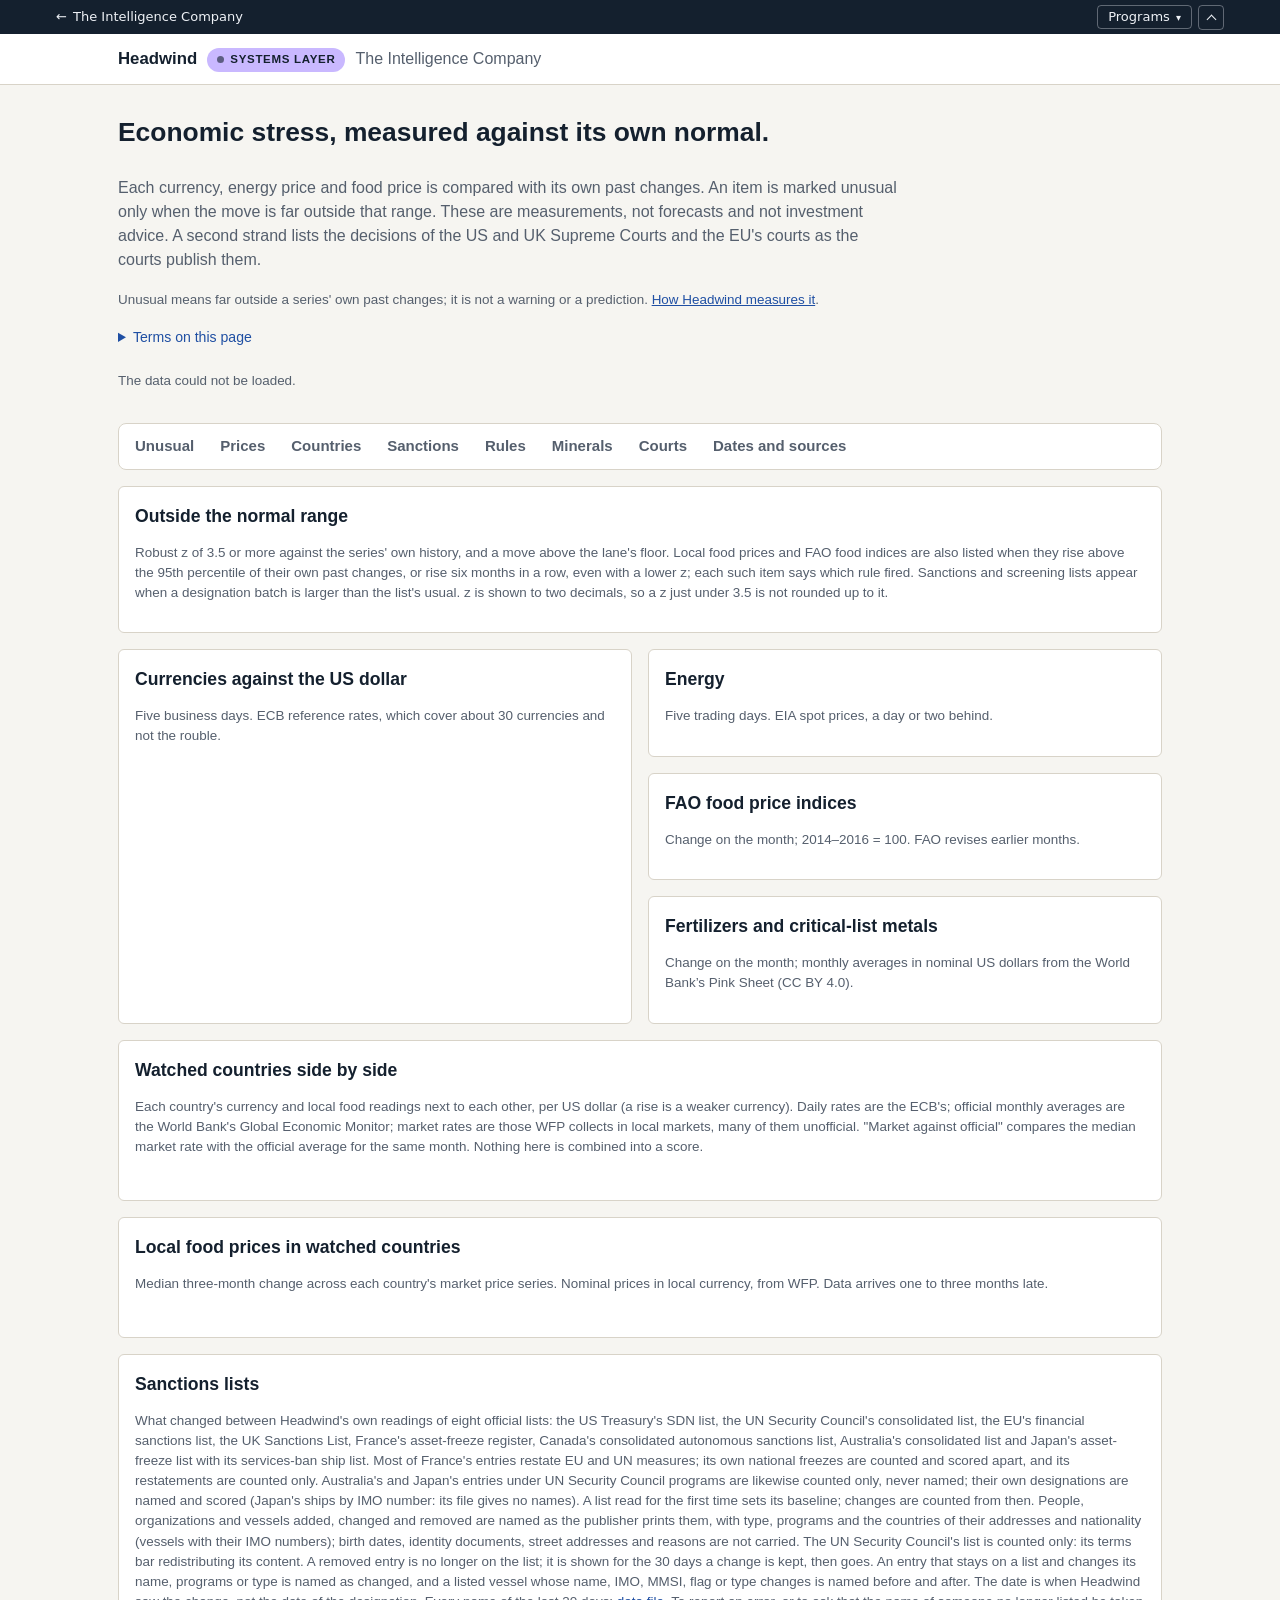
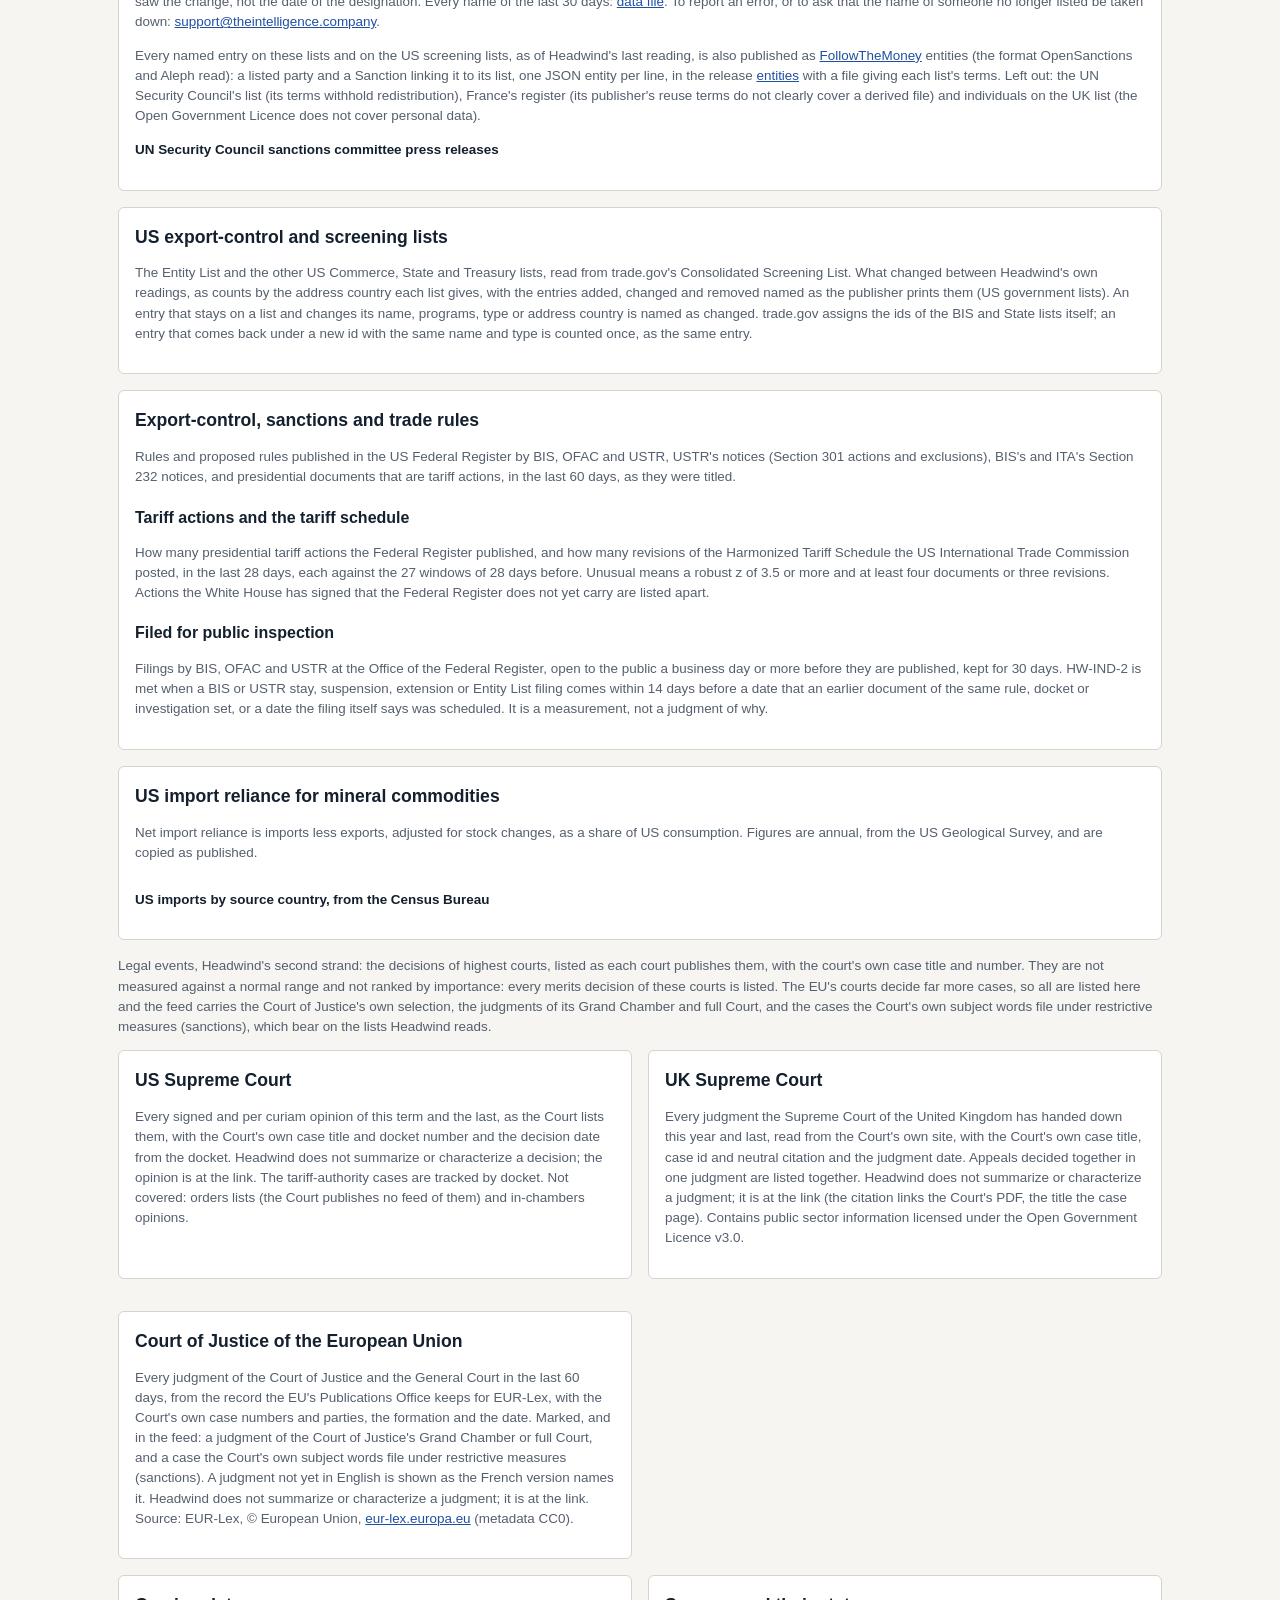
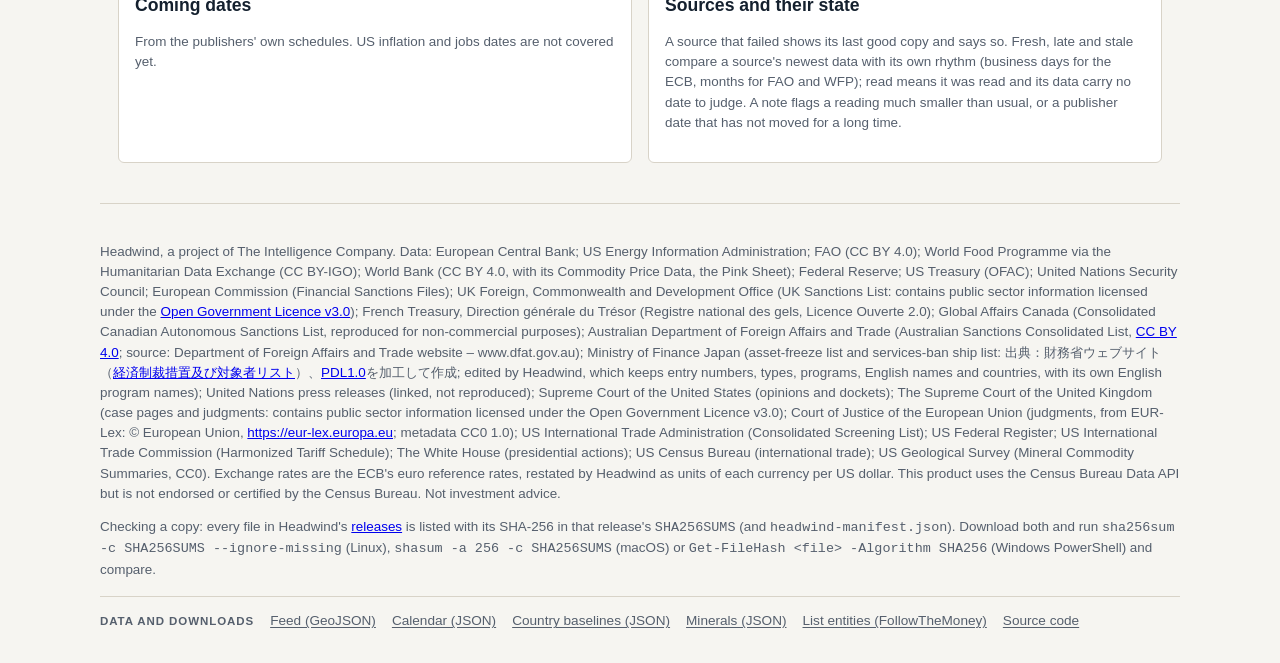
==== commit 119f24b7: "Entity export: word the reason France's register is left out by what its terms say Assisted-by: Clau" ====
--- a/site_src/index.html
+++ b/site_src/index.html
@@ -160,9 +160,9 @@
         Headwind's last reading, is also published as <a href="https://followthemoney.tech/docs/">FollowTheMoney</a>
         entities (the format OpenSanctions and Aleph read): a listed party and a Sanction linking it to its list, one
         JSON entity per line, in the release <a href="https://github.com/metacog-osint/headwind/releases/tag/entities">entities</a>
-        with a file giving each list's terms. Left out by their terms: the UN Security Council's list, France's
-        register (the French Treasury's reuse notice asks for its authorization) and individuals on the UK list (the
-        Open Government Licence does not cover personal data).</p></div>
+        with a file giving each list's terms. Left out: the UN Security Council's list (its terms withhold
+        redistribution), France's register (its publisher's reuse terms do not clearly cover a derived file) and
+        individuals on the UK list (the Open Government Licence does not cover personal data).</p></div>
     <div id="sanction-lists"></div>
     <div id="vessel-cross"></div>
     <div id="vessel-lead"></div>
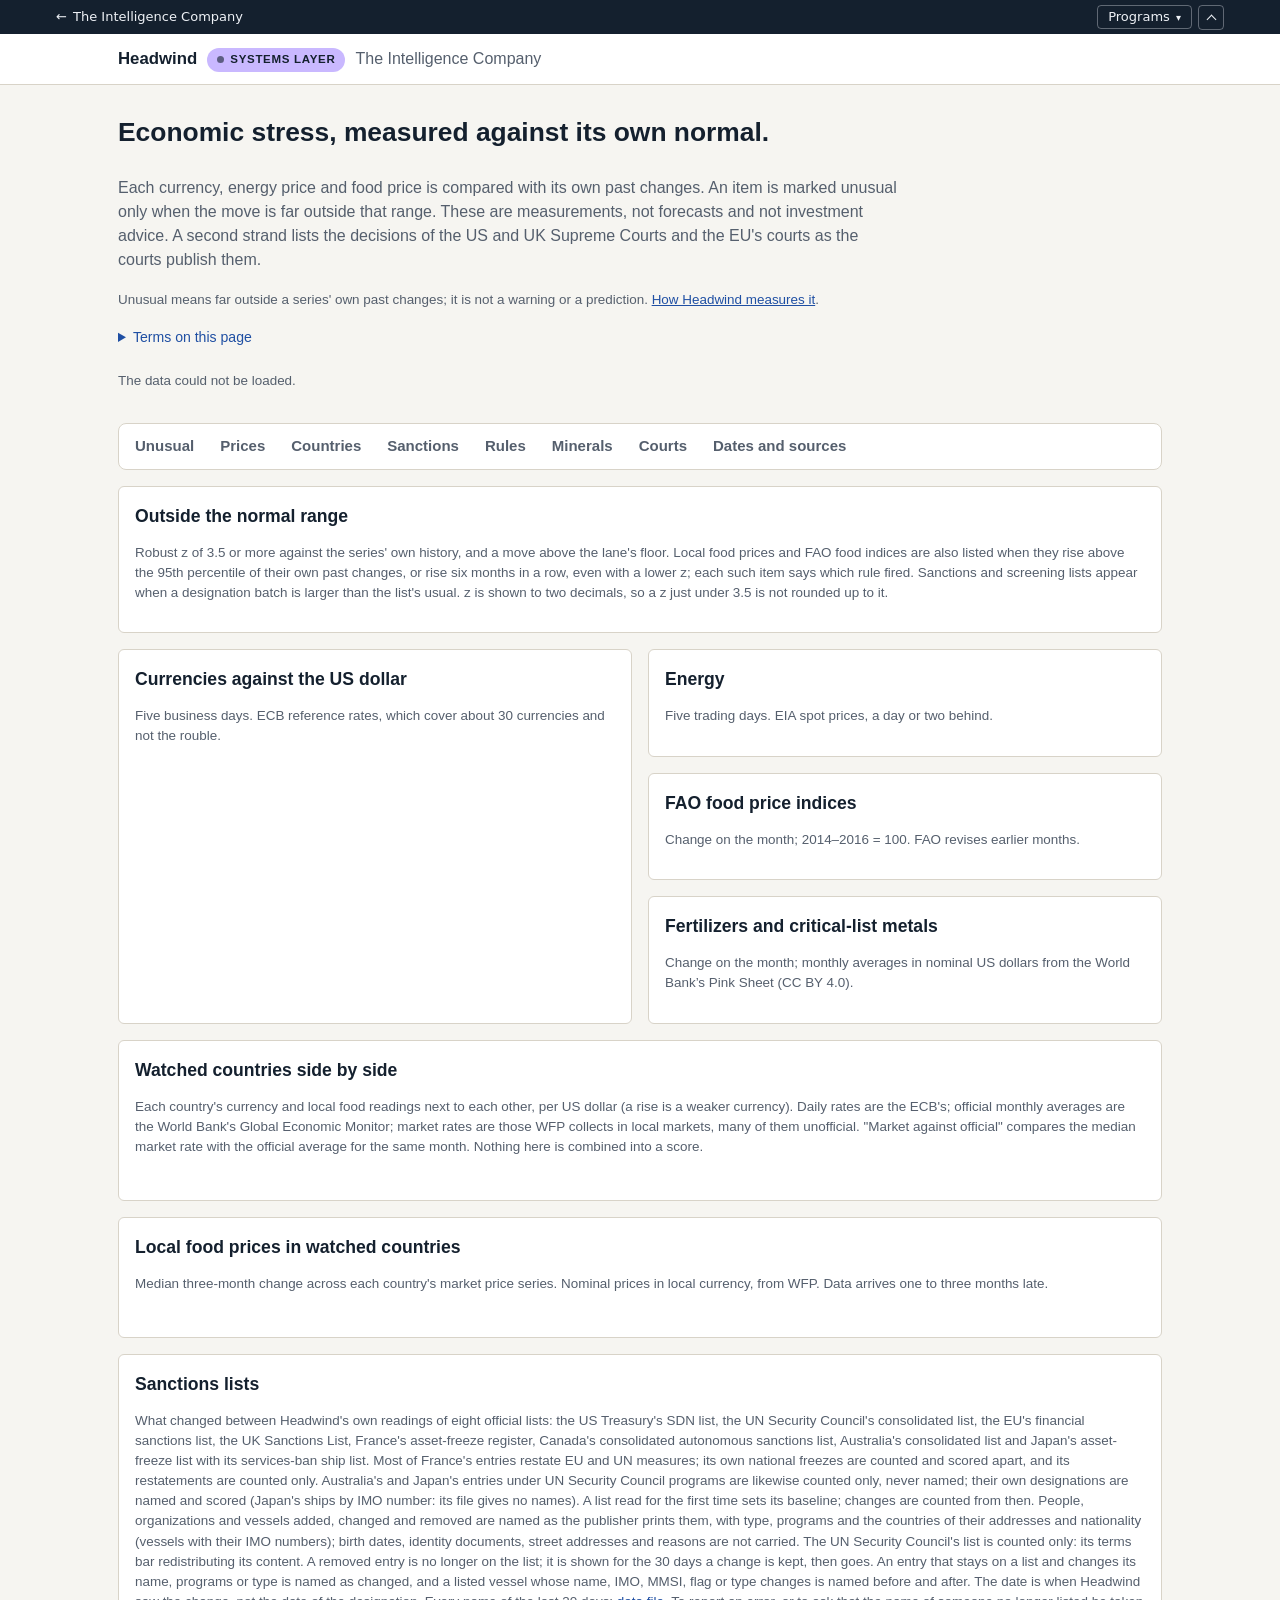
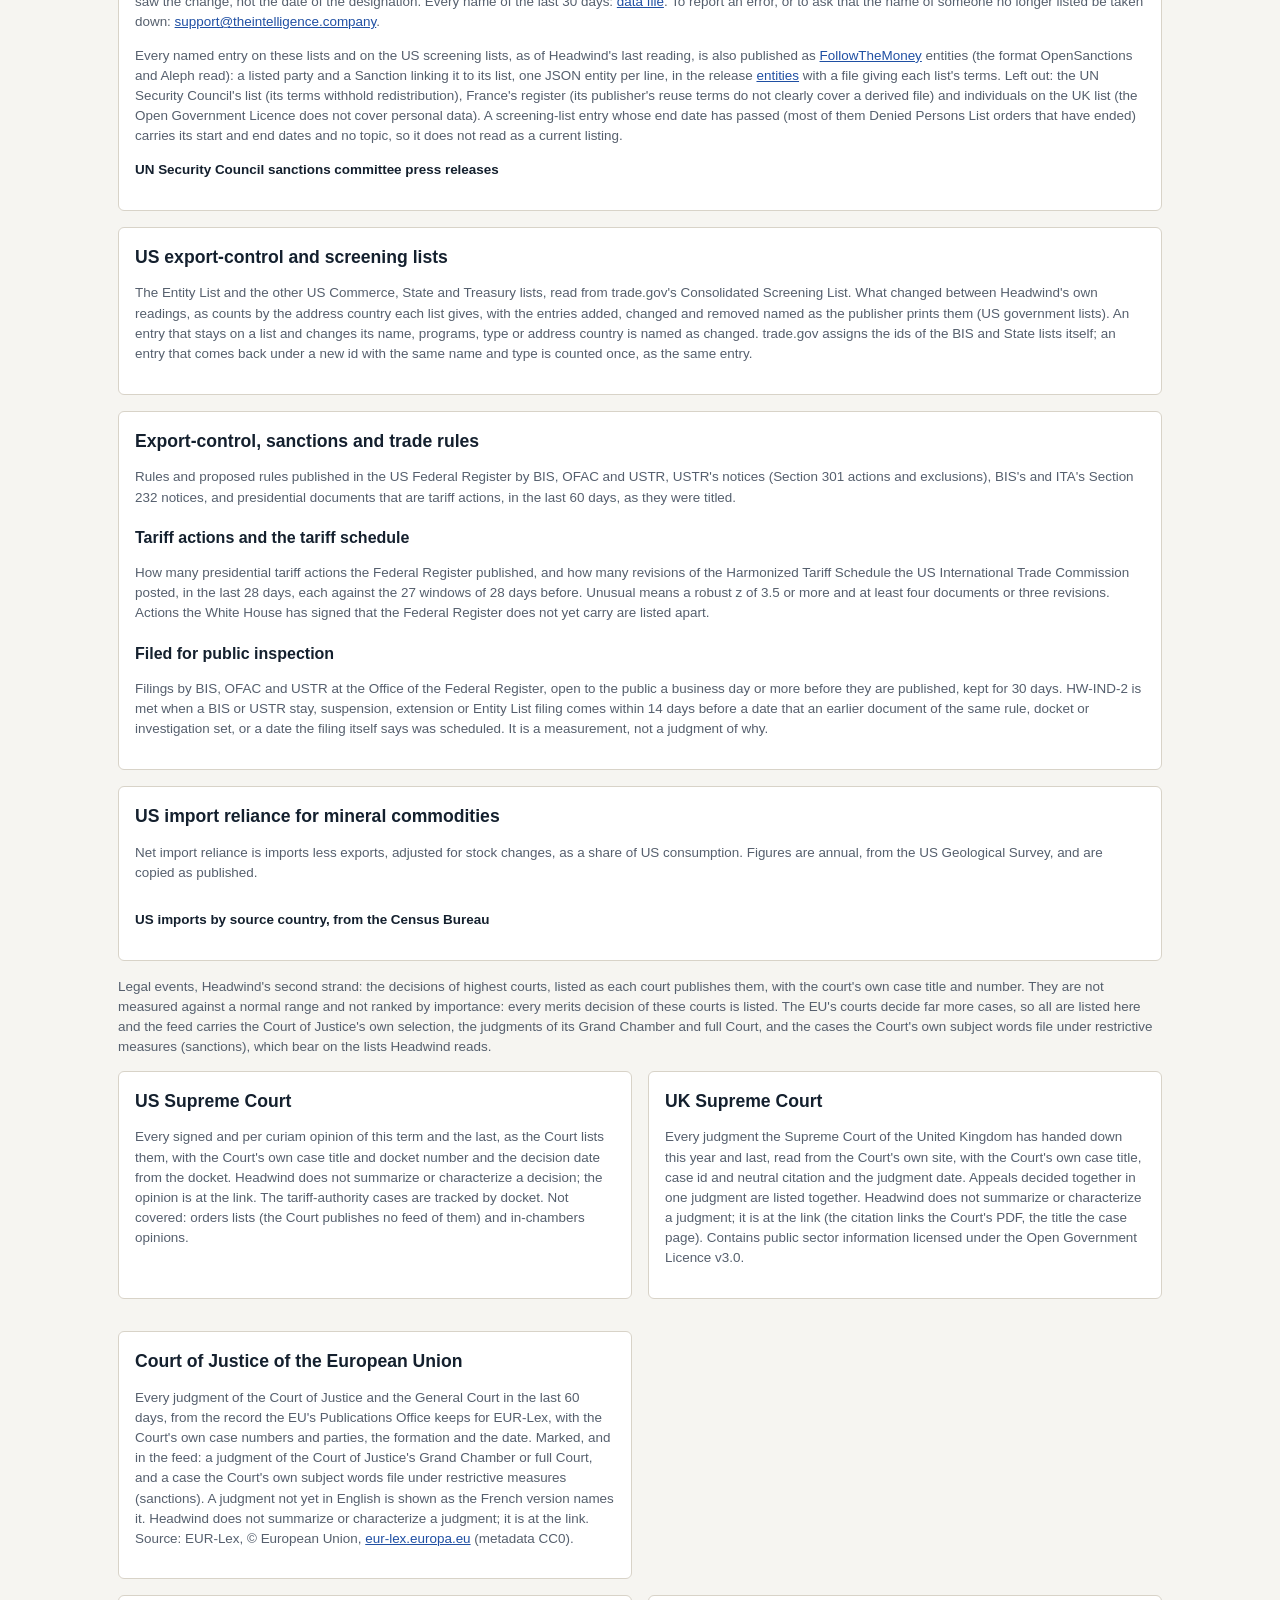
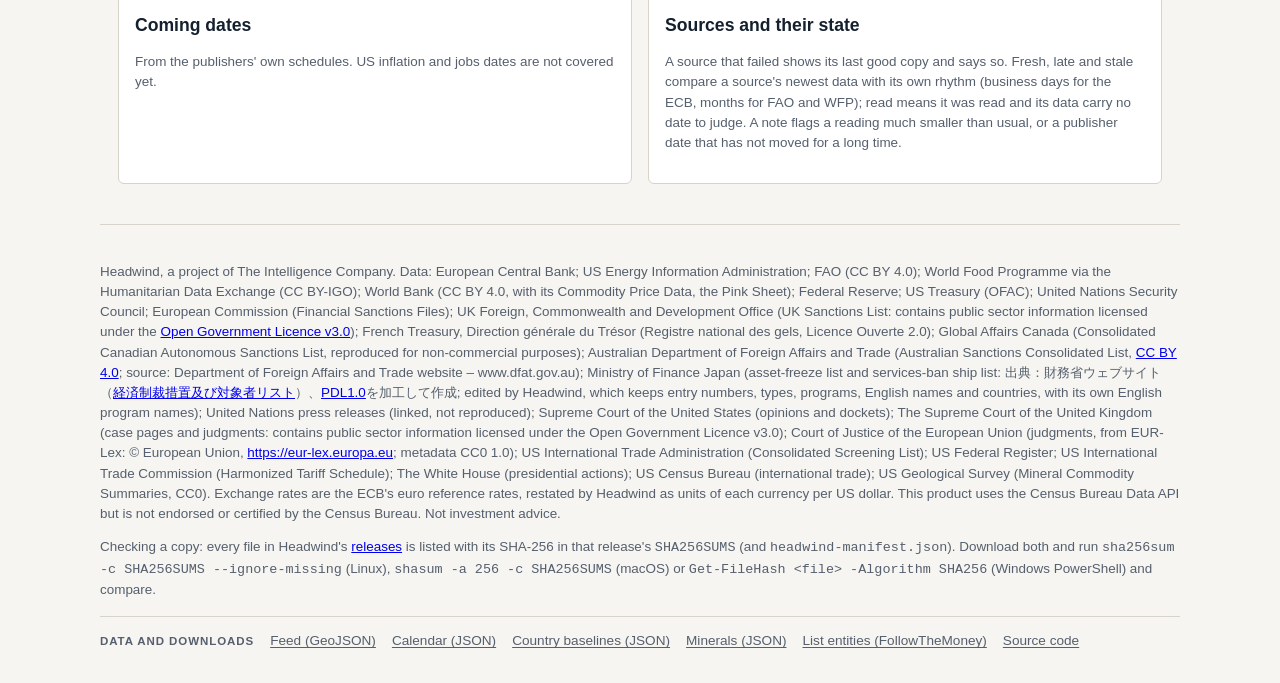
==== commit 19e05c0c: "Entity export: credit every list from one table; mark ended screening listings The FollowTheMoney ex" ====
--- a/site_src/index.html
+++ b/site_src/index.html
@@ -162,7 +162,10 @@
         JSON entity per line, in the release <a href="https://github.com/metacog-osint/headwind/releases/tag/entities">entities</a>
         with a file giving each list's terms. Left out: the UN Security Council's list (its terms withhold
         redistribution), France's register (its publisher's reuse terms do not clearly cover a derived file) and
-        individuals on the UK list (the Open Government Licence does not cover personal data).</p></div>
+        individuals on the UK list (the Open Government Licence does not cover personal data). A screening-list
+        entry whose end date has passed (most of them Denied Persons List orders that have ended) carries its start
+        and end dates and no topic, so it does not read as a current listing.</p>
+      <!-- ftm-sources --></div>
     <div id="sanction-lists"></div>
     <div id="vessel-cross"></div>
     <div id="vessel-lead"></div>
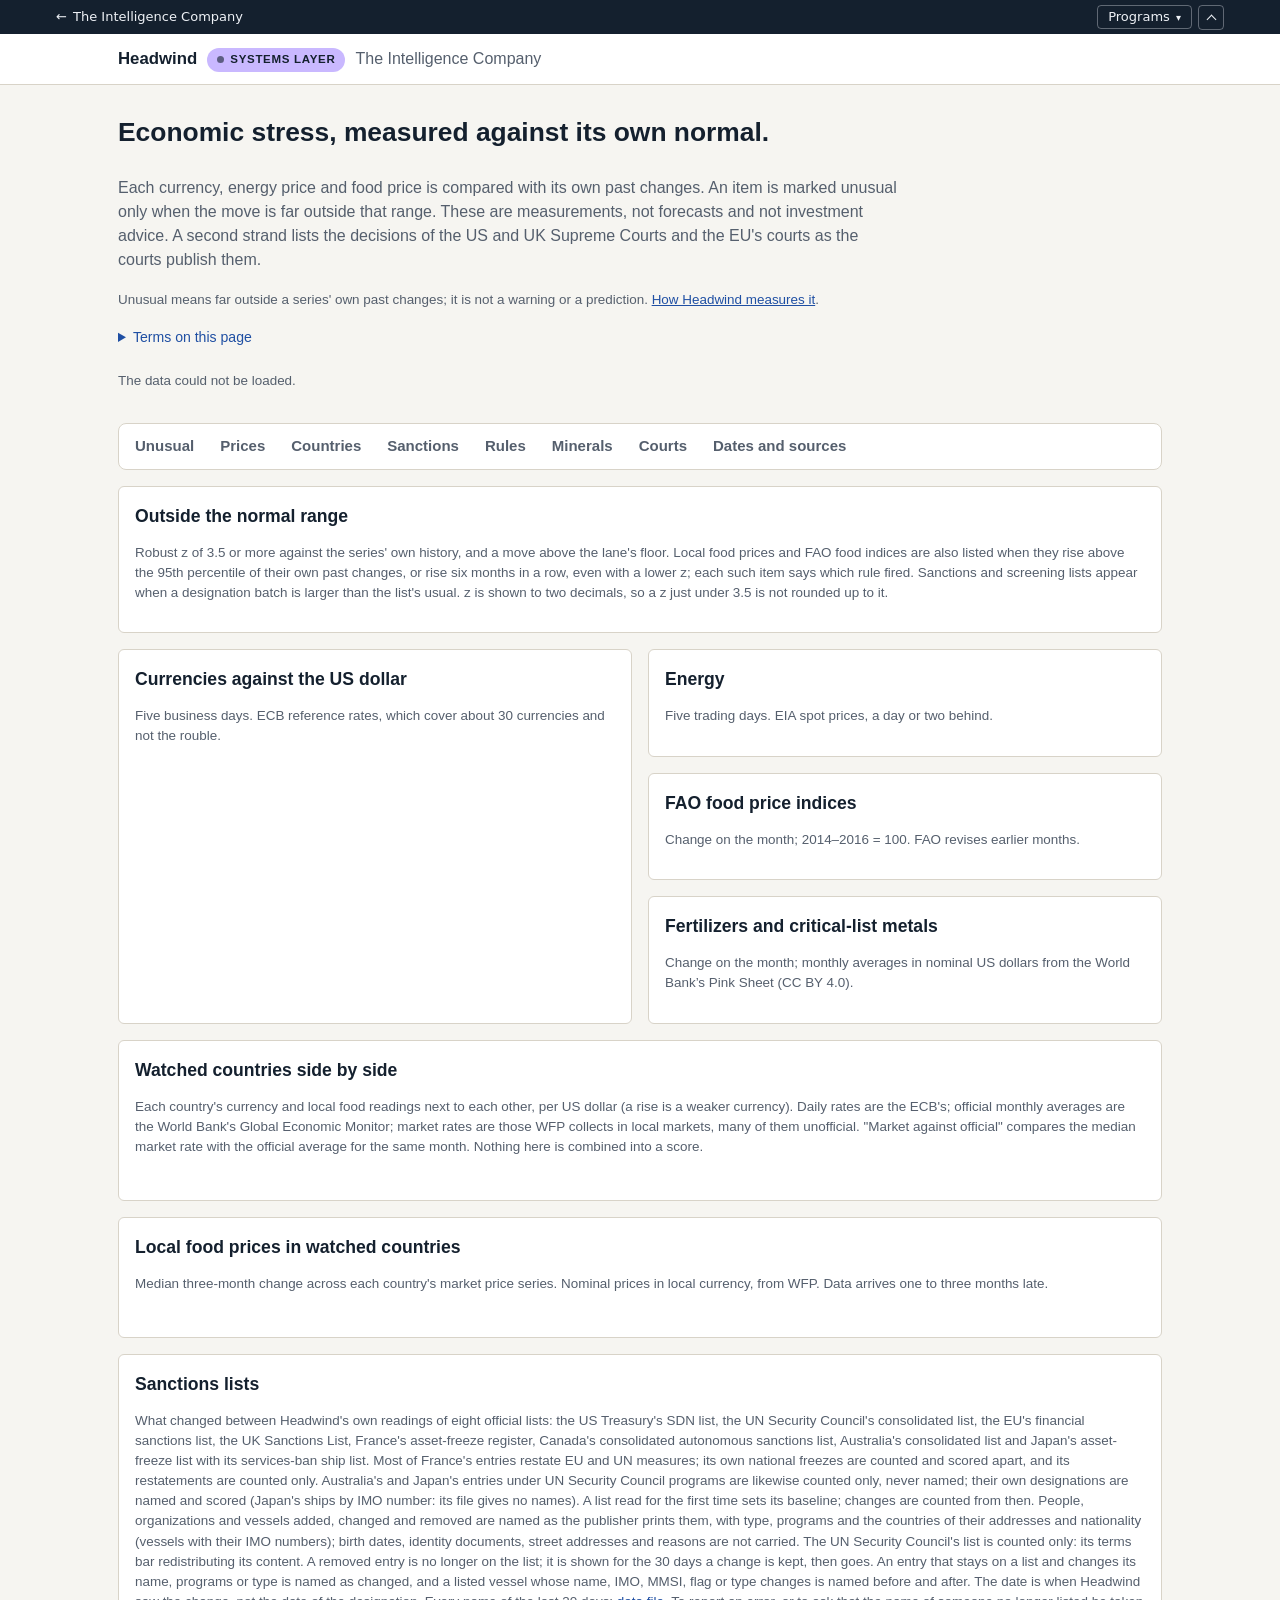
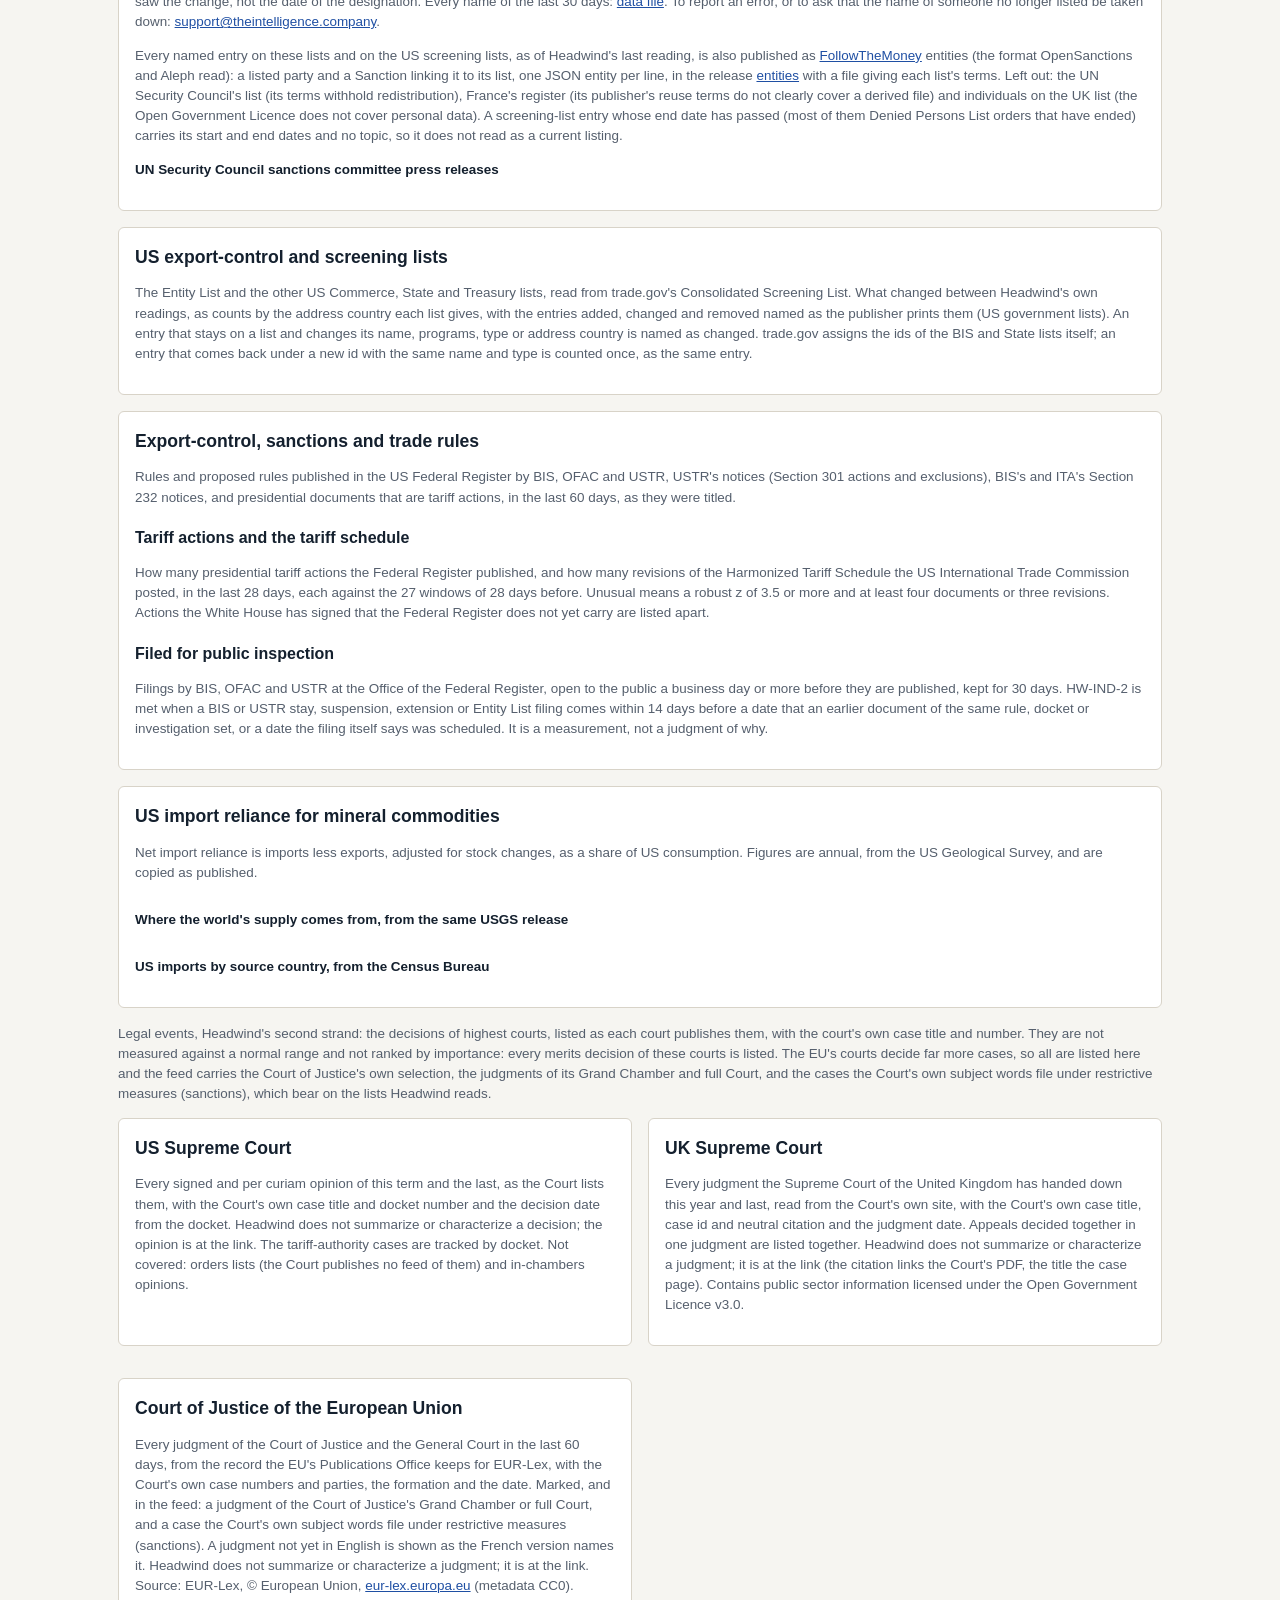
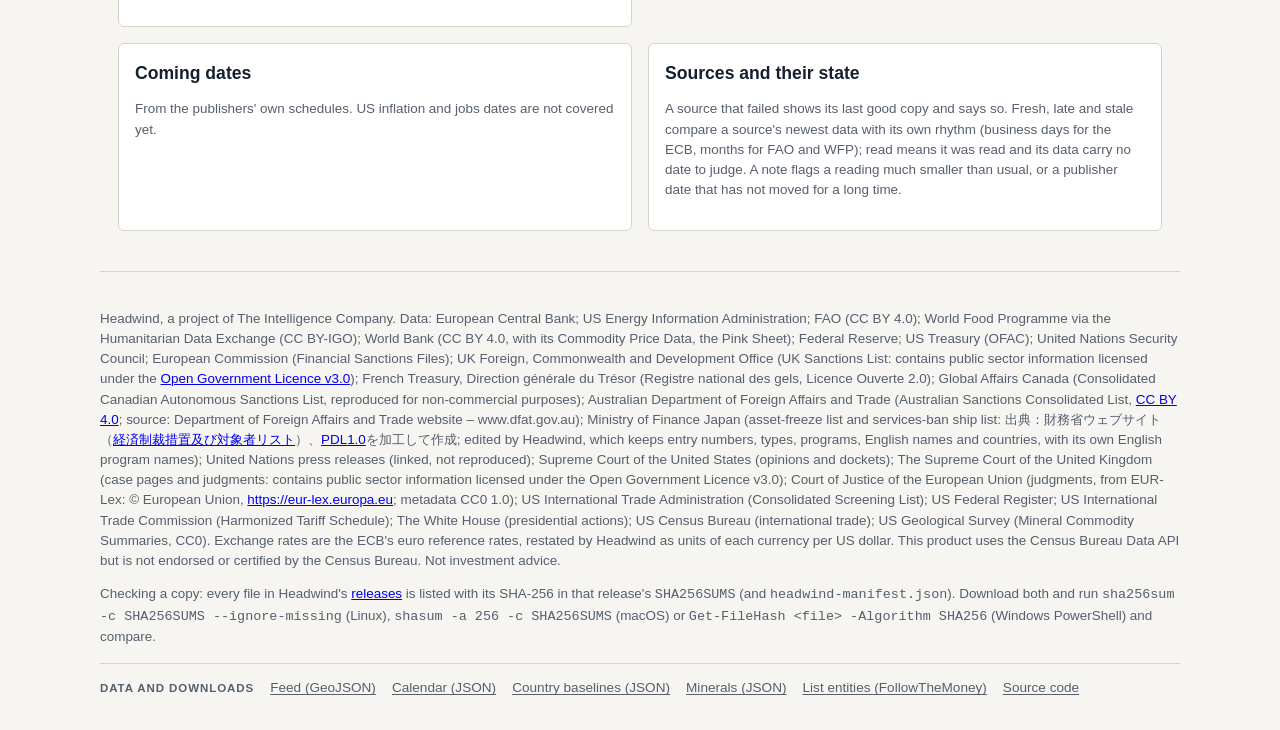
==== commit 8564a0ce: "Merge main into minerals-world-supply Keeps both minerals stored-copy test classes (release and worl" ====
--- a/site_src/index.html
+++ b/site_src/index.html
@@ -217,6 +217,9 @@
     <p class="small muted" id="minerals-list"></p>
     <div class="scroll"><table id="minerals-table" data-tic-fold data-tic-fold-find></table></div>
     <p class="small muted" id="minerals-first"></p>
+    <h3 class="small" id="world-h">Where the world's supply comes from, from the same USGS release</h3>
+    <p class="small muted" id="world-note"></p>
+    <div class="scroll"><table id="world-table" data-tic-fold data-tic-fold-find></table></div>
     <h3 class="small" id="trade-h">US imports by source country, from the Census Bureau</h3>
     <p class="small muted" id="trade-note"></p>
     <div class="scroll"><table id="trade-table" data-tic-fold data-tic-fold-find></table></div>
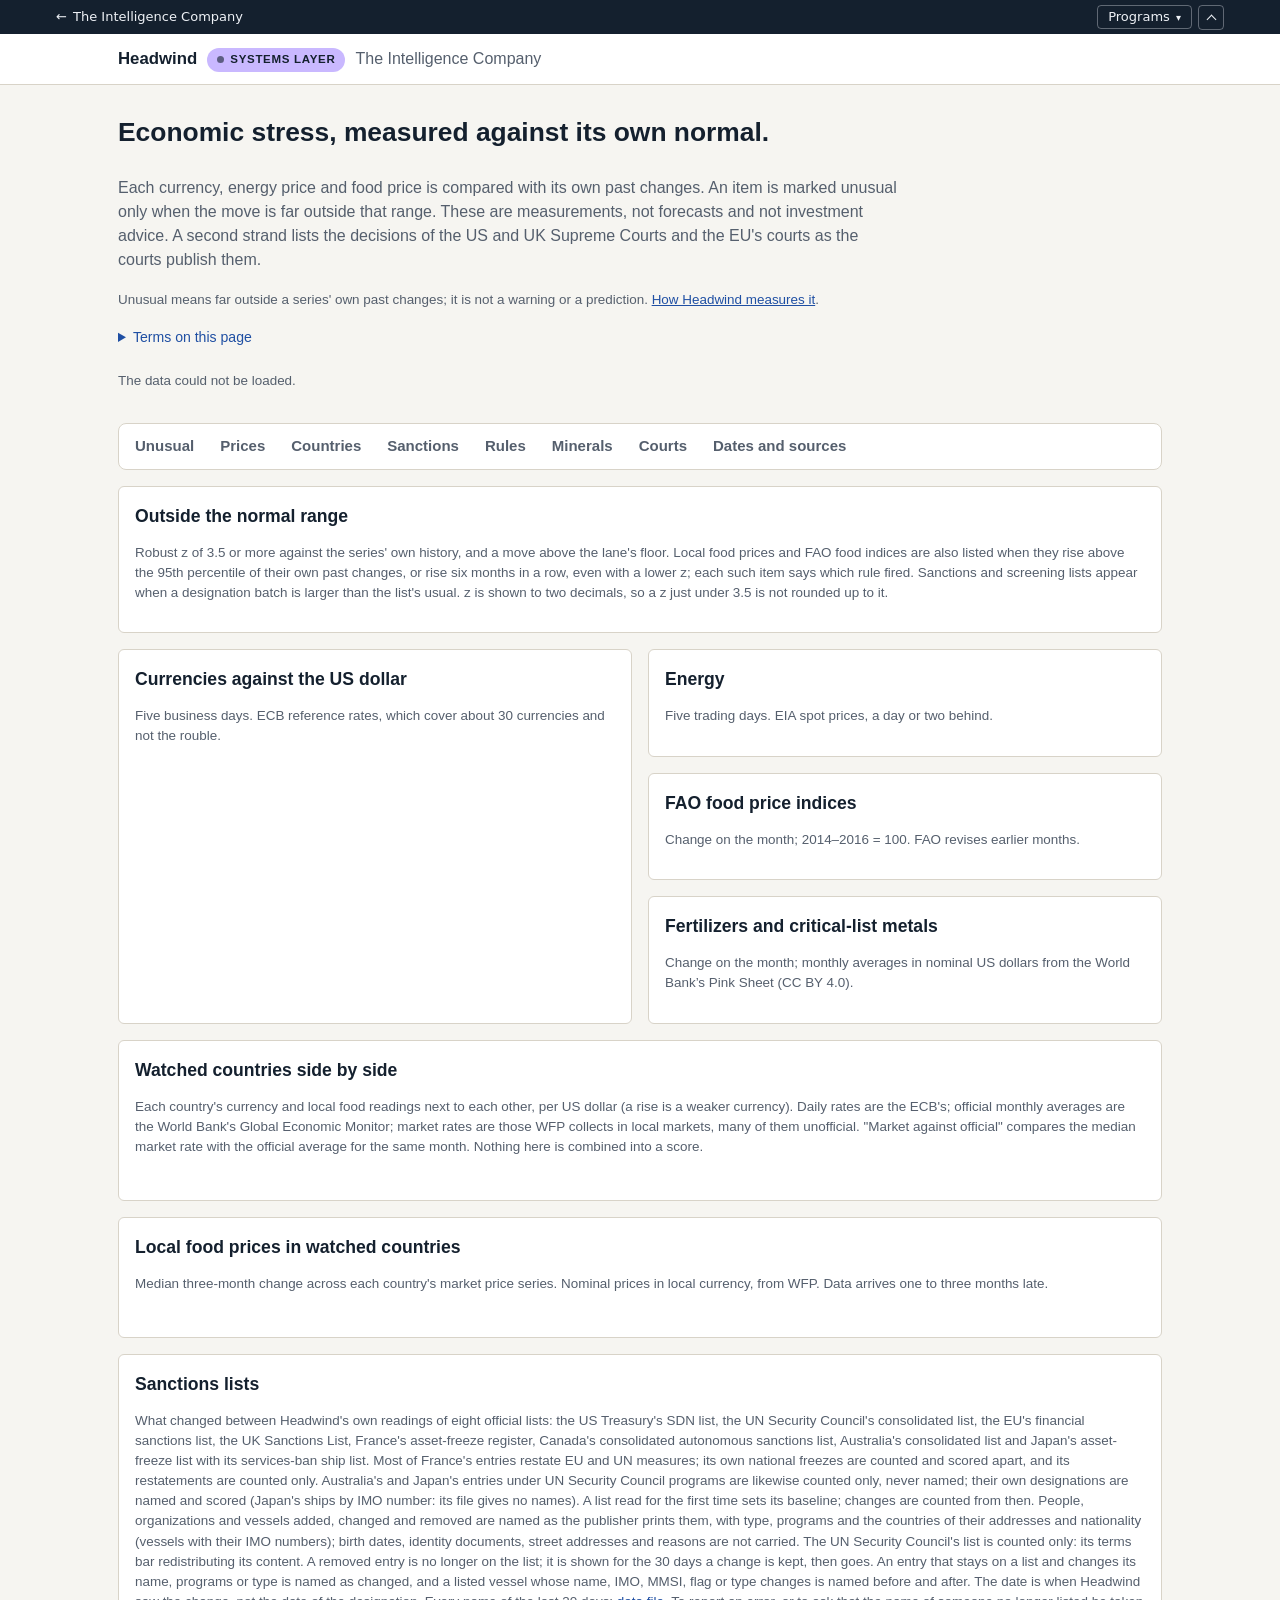
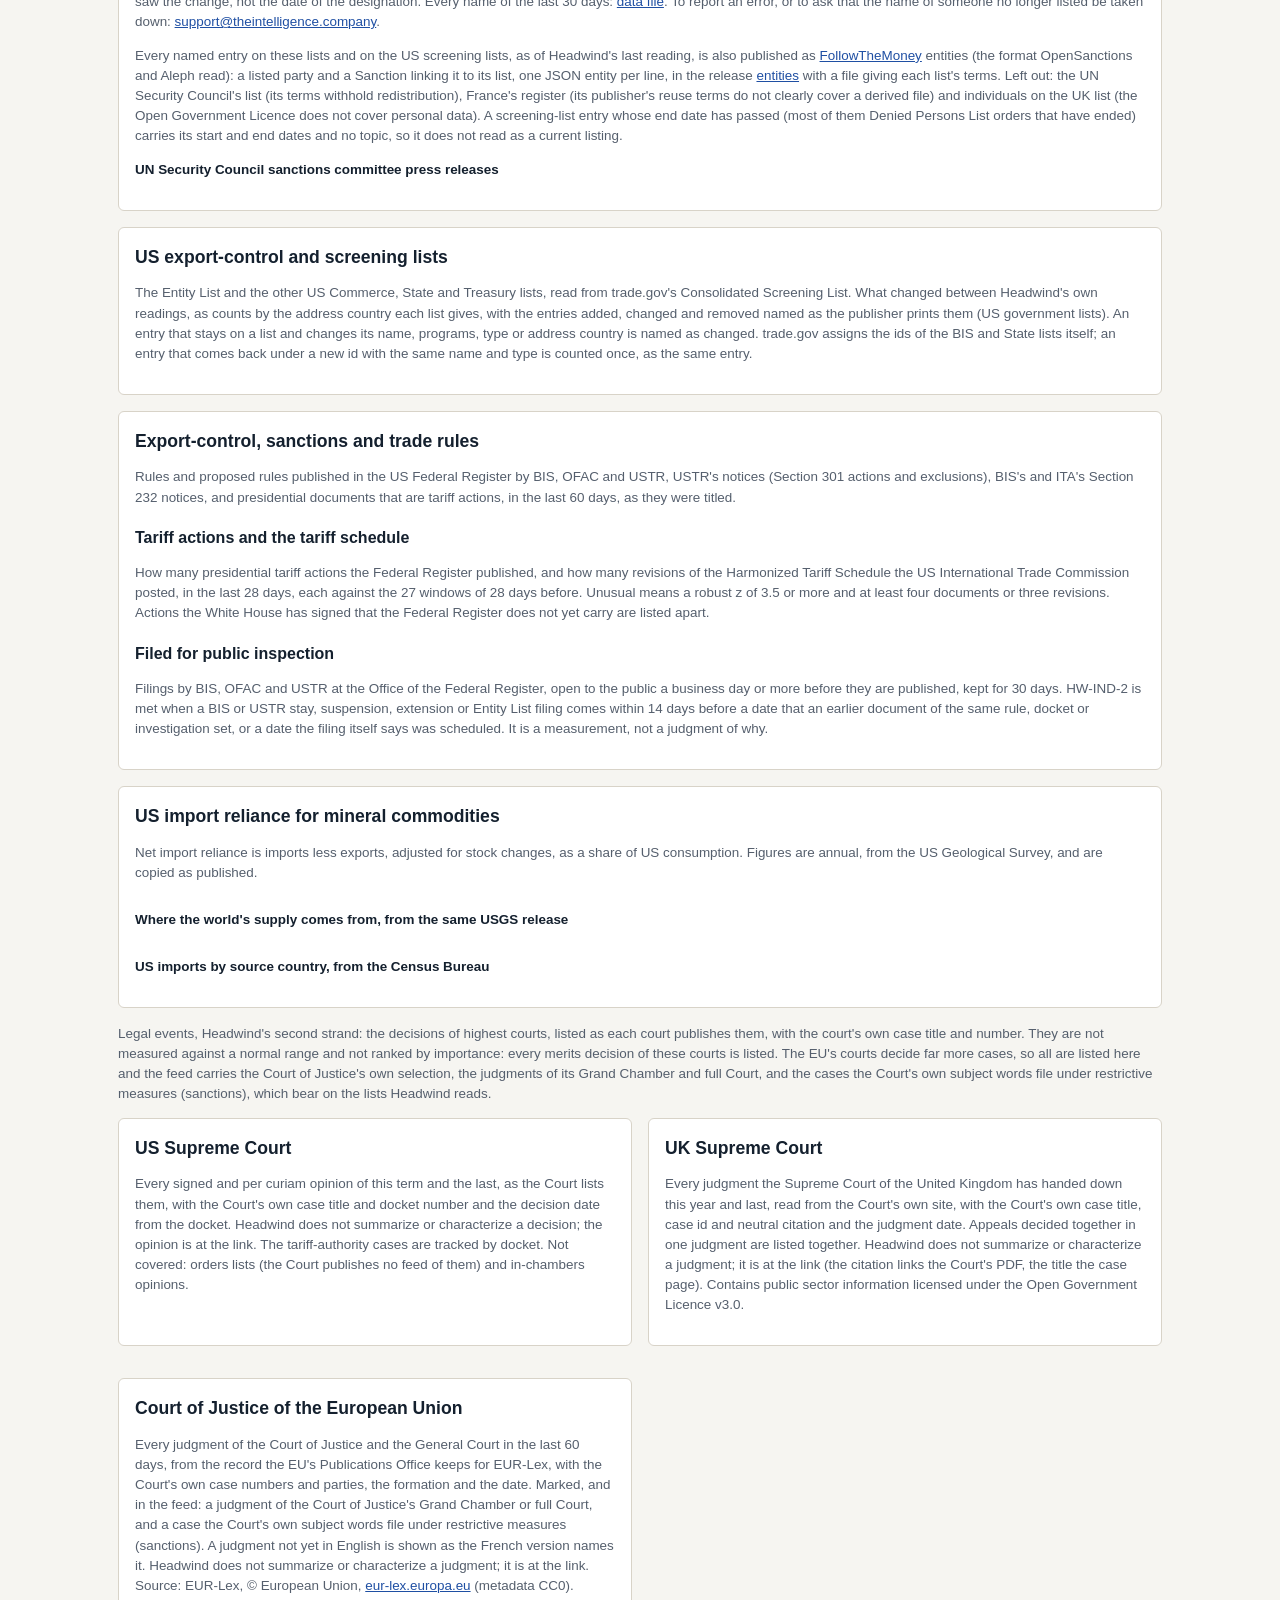
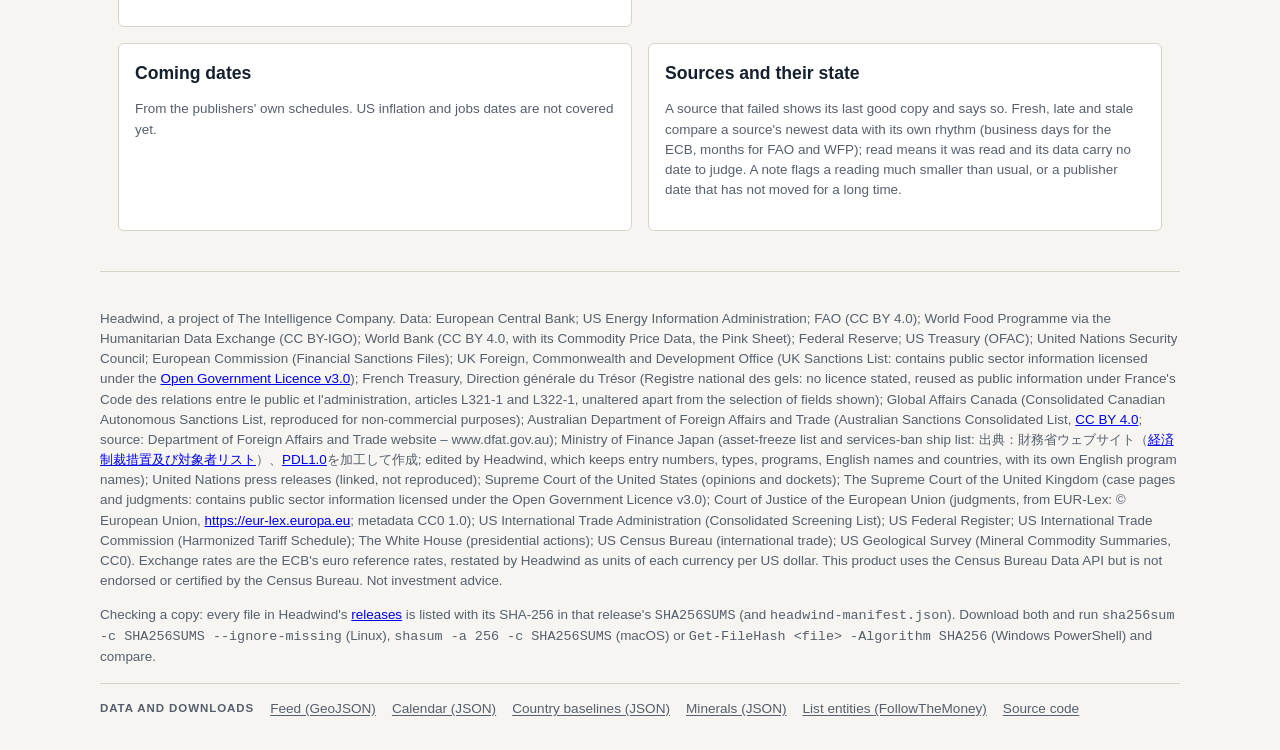
==== commit 62e705de: "Correct the stated reuse basis for France's asset-freeze register The register's own site states no " ====
--- a/site_src/index.html
+++ b/site_src/index.html
@@ -290,7 +290,9 @@
     List: contains public sector information licensed under the
     <a href="https://www.nationalarchives.gov.uk/doc/open-government-licence/version/3/">Open Government Licence
     v3.0</a>); French Treasury, Direction g&eacute;n&eacute;rale du Tr&eacute;sor (Registre
-    national des gels, Licence Ouverte 2.0); Global Affairs Canada (Consolidated Canadian Autonomous Sanctions List,
+    national des gels: no licence stated, reused as public information under France's Code des relations entre le
+    public et l'administration, articles L321-1 and L322-1, unaltered apart from the selection of fields shown);
+    Global Affairs Canada (Consolidated Canadian Autonomous Sanctions List,
     reproduced for non-commercial purposes); Australian Department of Foreign Affairs and Trade (Australian
     Sanctions Consolidated List, <a href="https://creativecommons.org/licenses/by/4.0/">CC BY 4.0</a>; source:
     Department of Foreign Affairs and Trade website &ndash; www.dfat.gov.au); Ministry of Finance Japan (asset-freeze
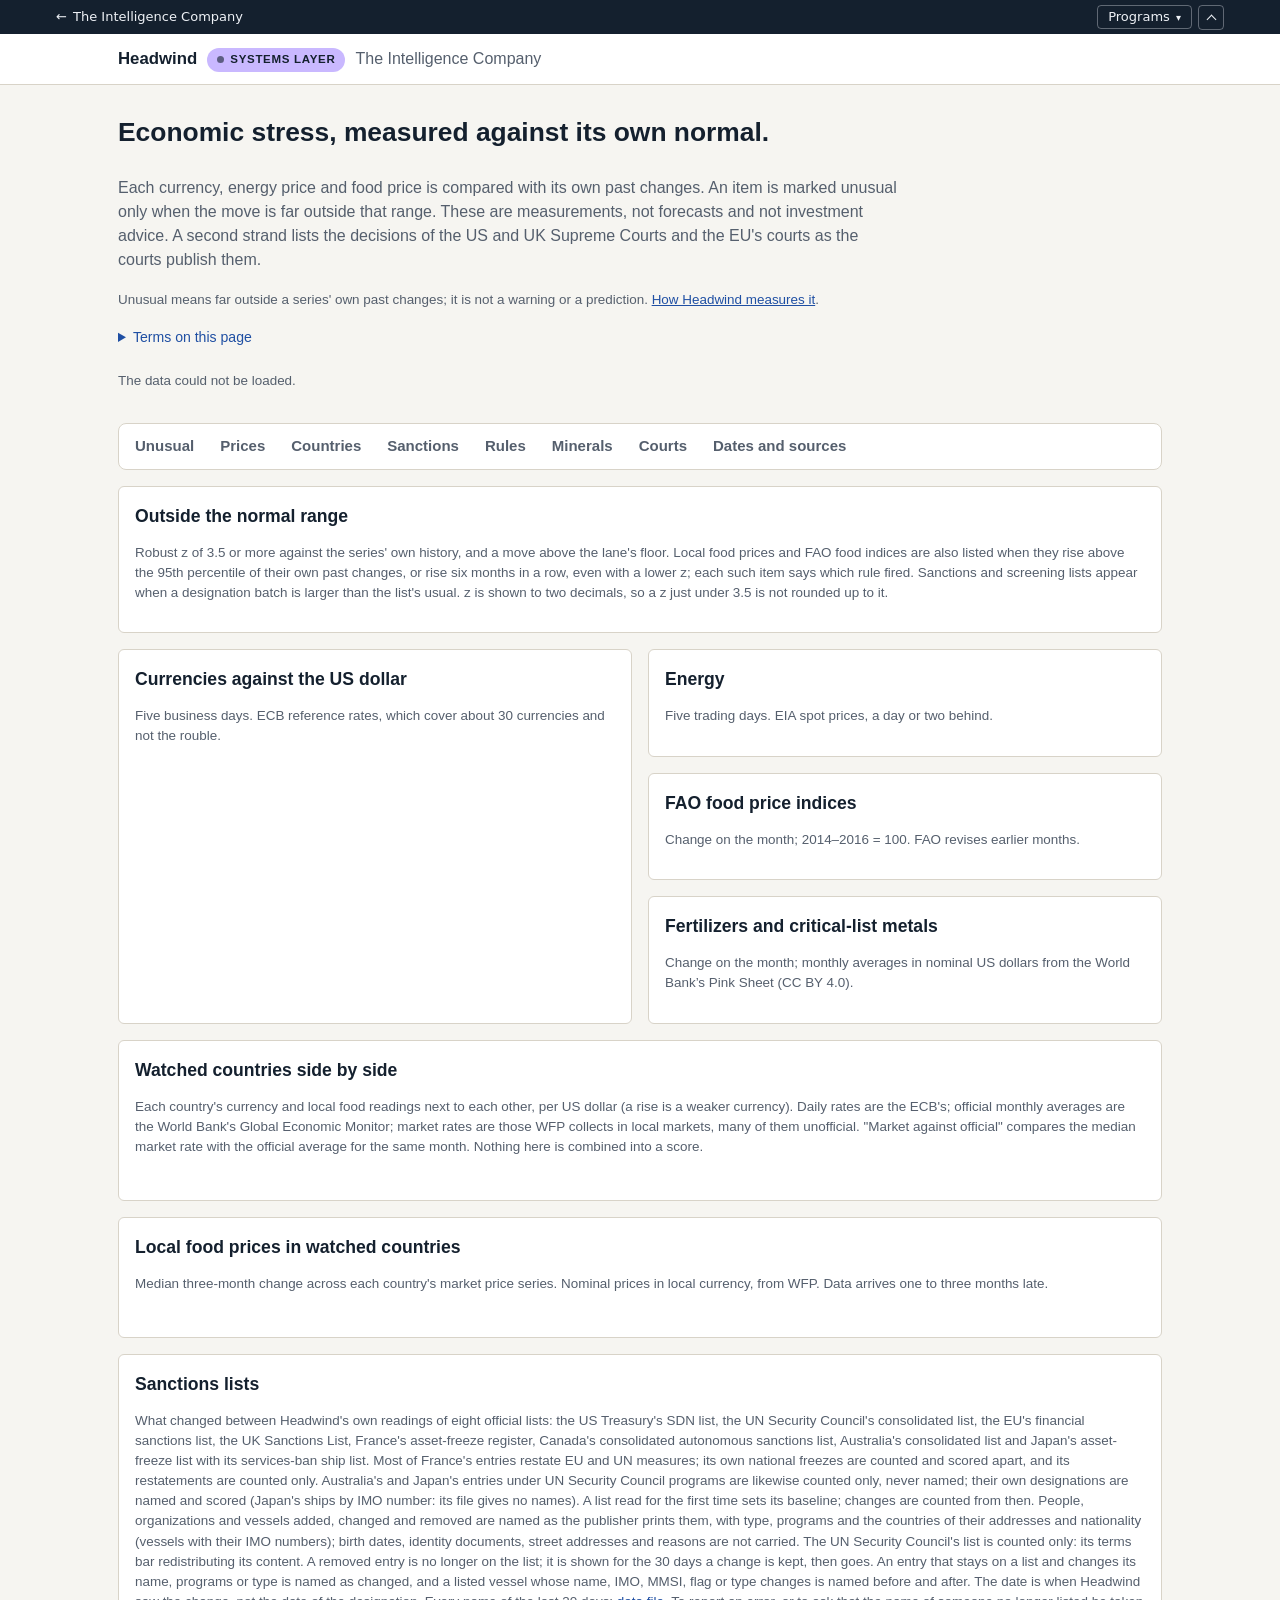
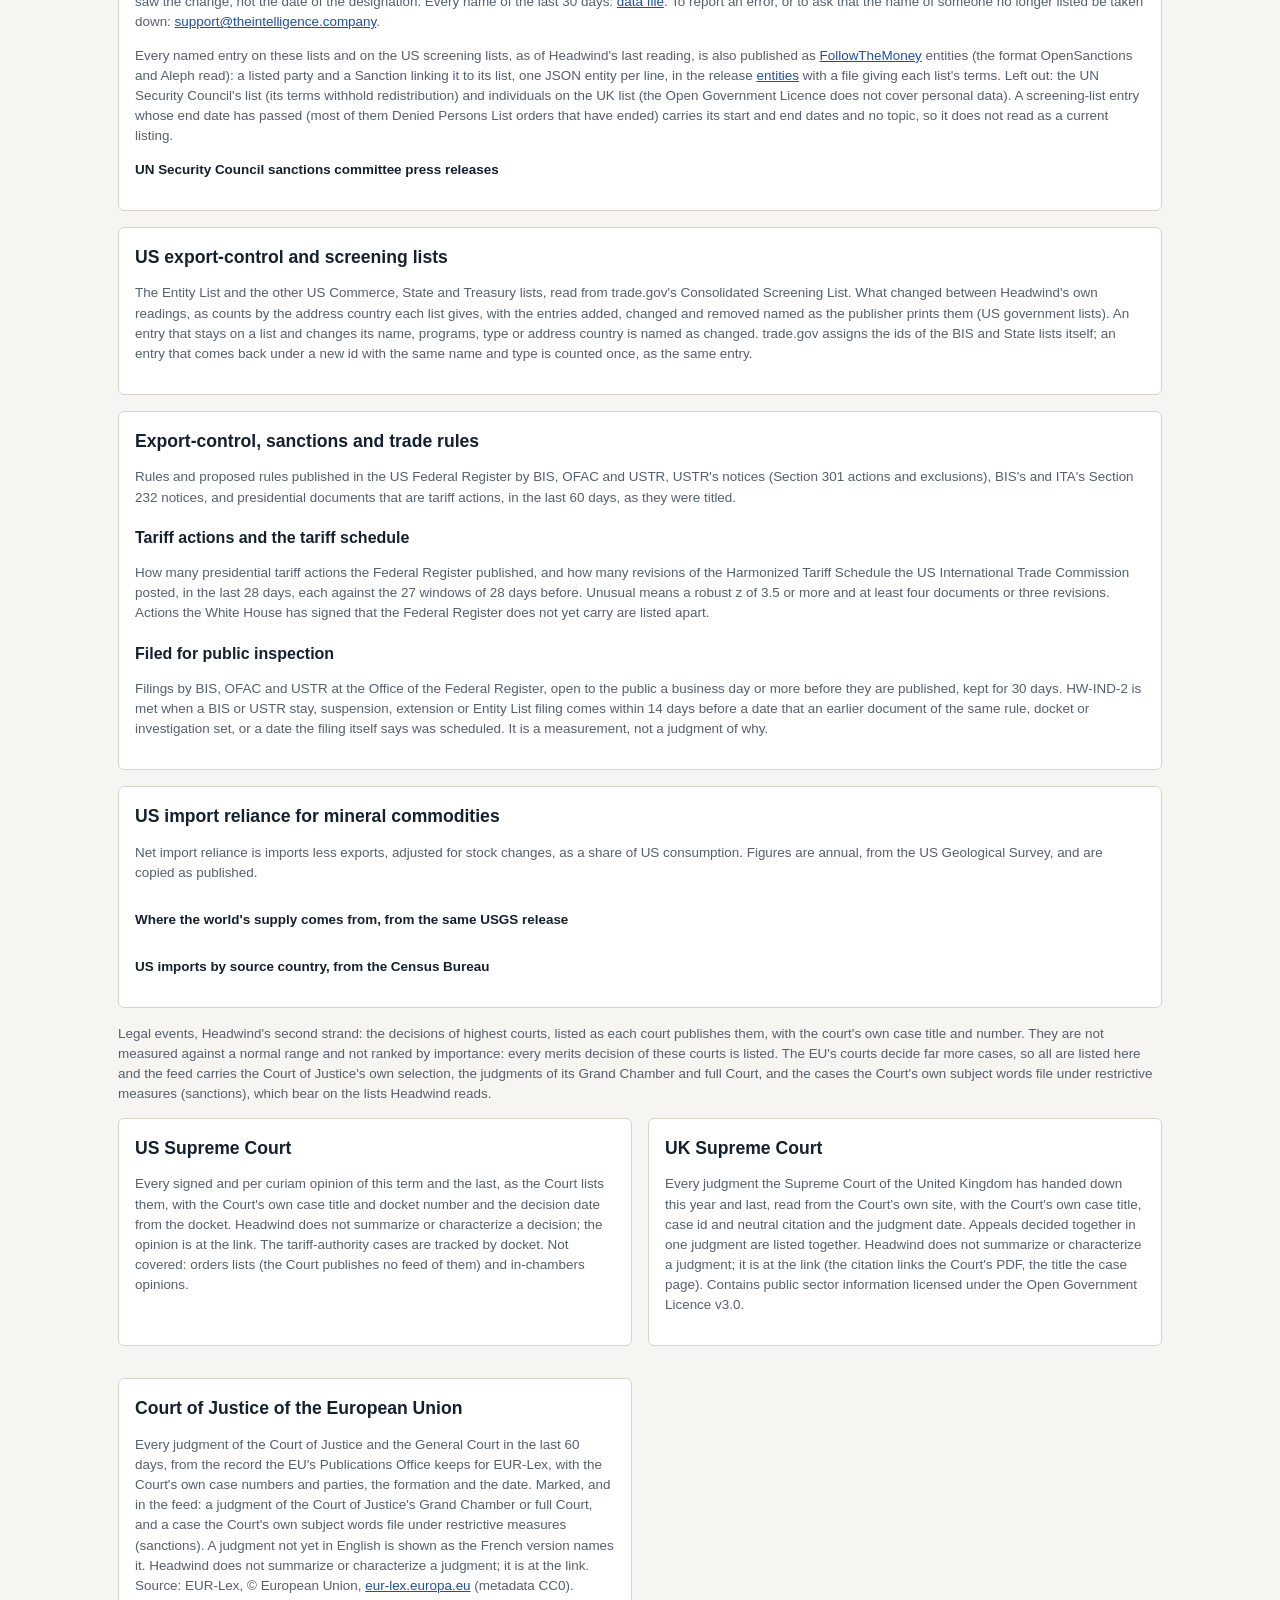
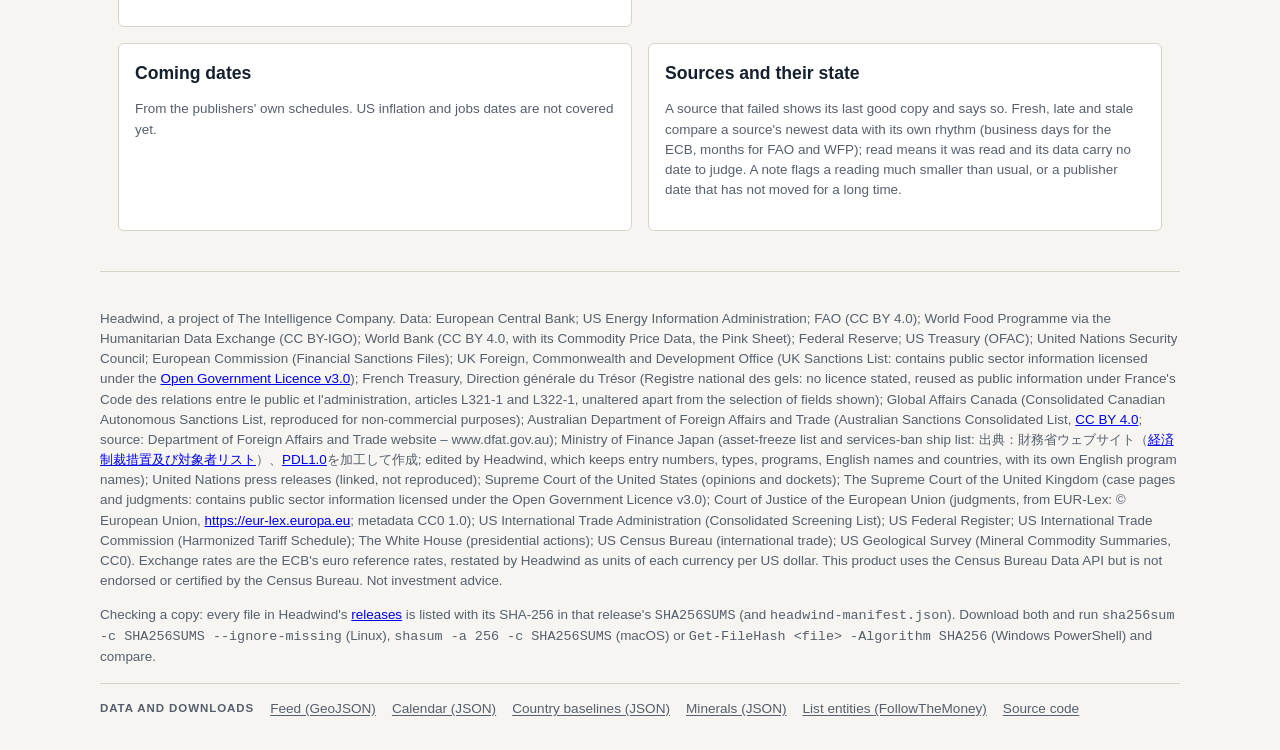
==== commit 19bce201: "Export France's asset-freeze register as FollowTheMoney entities The register states no licence, so " ====
--- a/site_src/index.html
+++ b/site_src/index.html
@@ -161,7 +161,7 @@
         entities (the format OpenSanctions and Aleph read): a listed party and a Sanction linking it to its list, one
         JSON entity per line, in the release <a href="https://github.com/metacog-osint/headwind/releases/tag/entities">entities</a>
         with a file giving each list's terms. Left out: the UN Security Council's list (its terms withhold
-        redistribution), France's register (its publisher's reuse terms do not clearly cover a derived file) and
+        redistribution) and
         individuals on the UK list (the Open Government Licence does not cover personal data). A screening-list
         entry whose end date has passed (most of them Denied Persons List orders that have ended) carries its start
         and end dates and no topic, so it does not read as a current listing.</p>
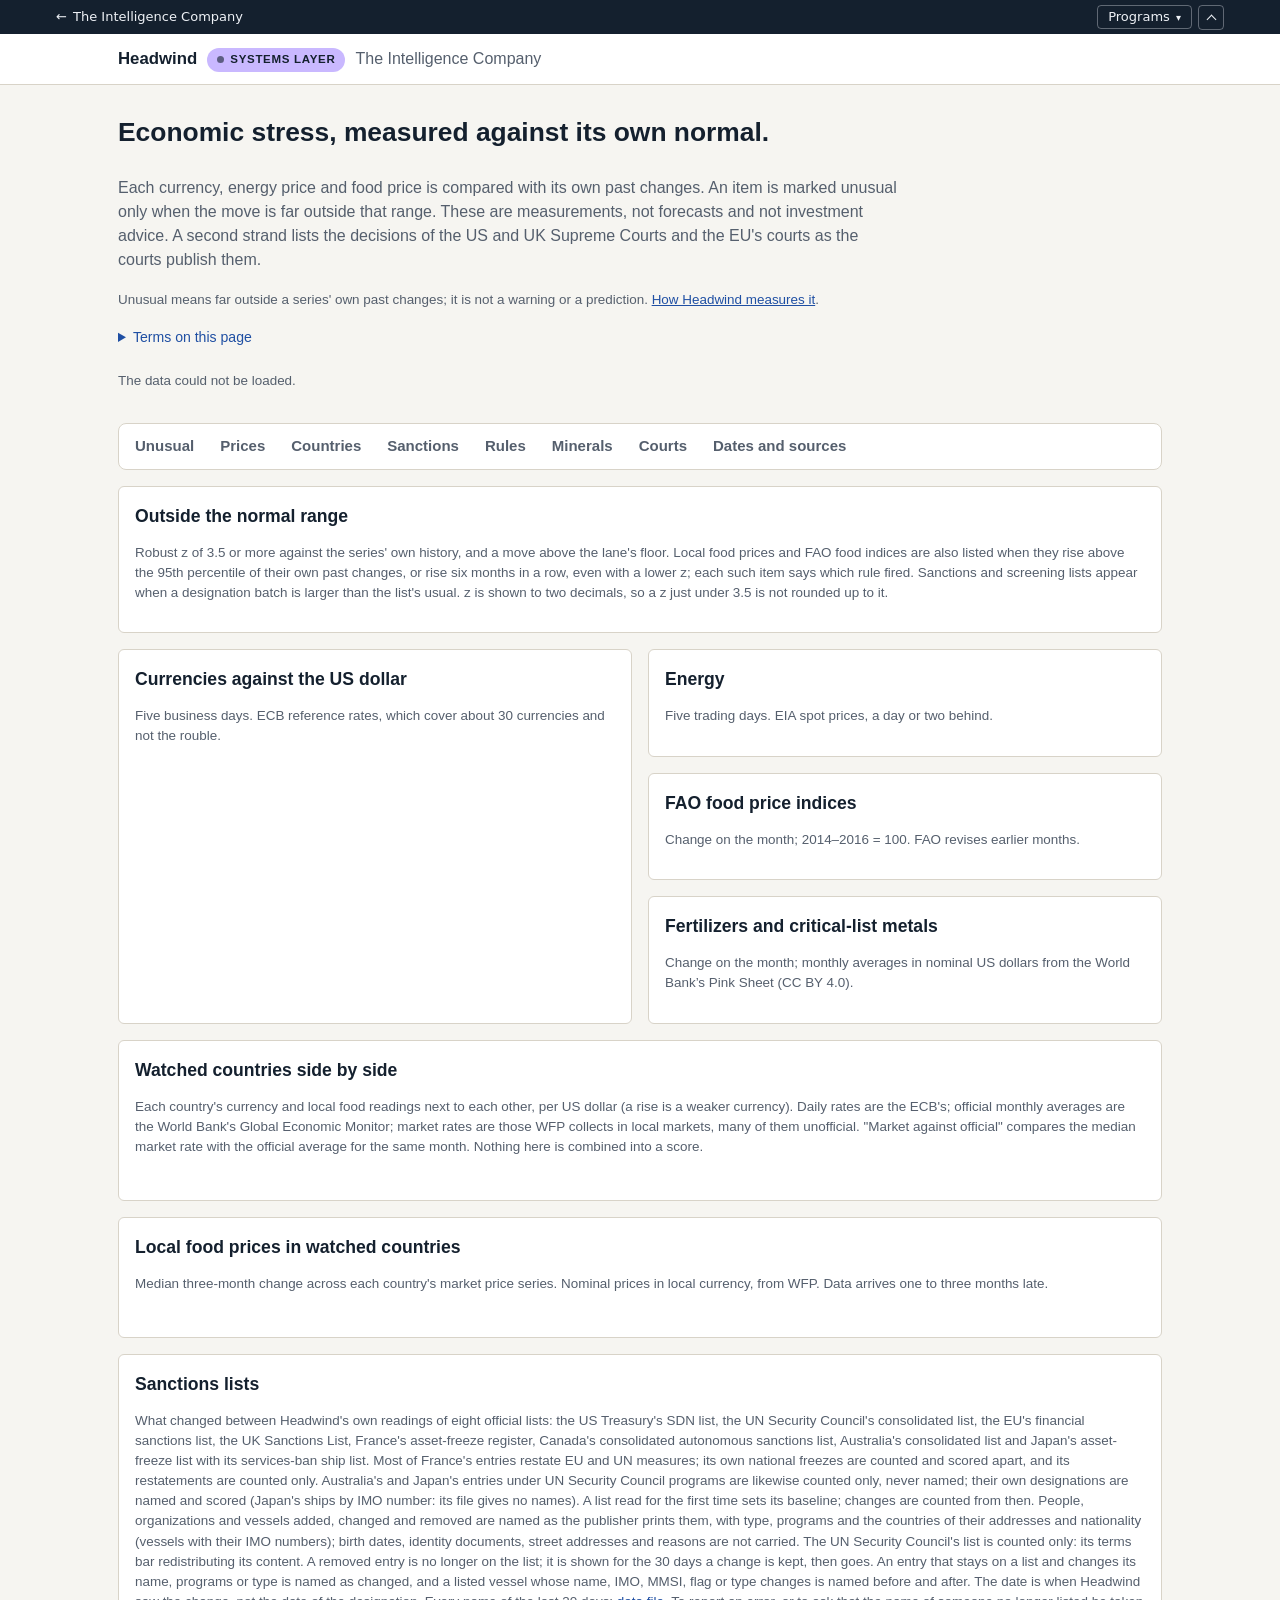
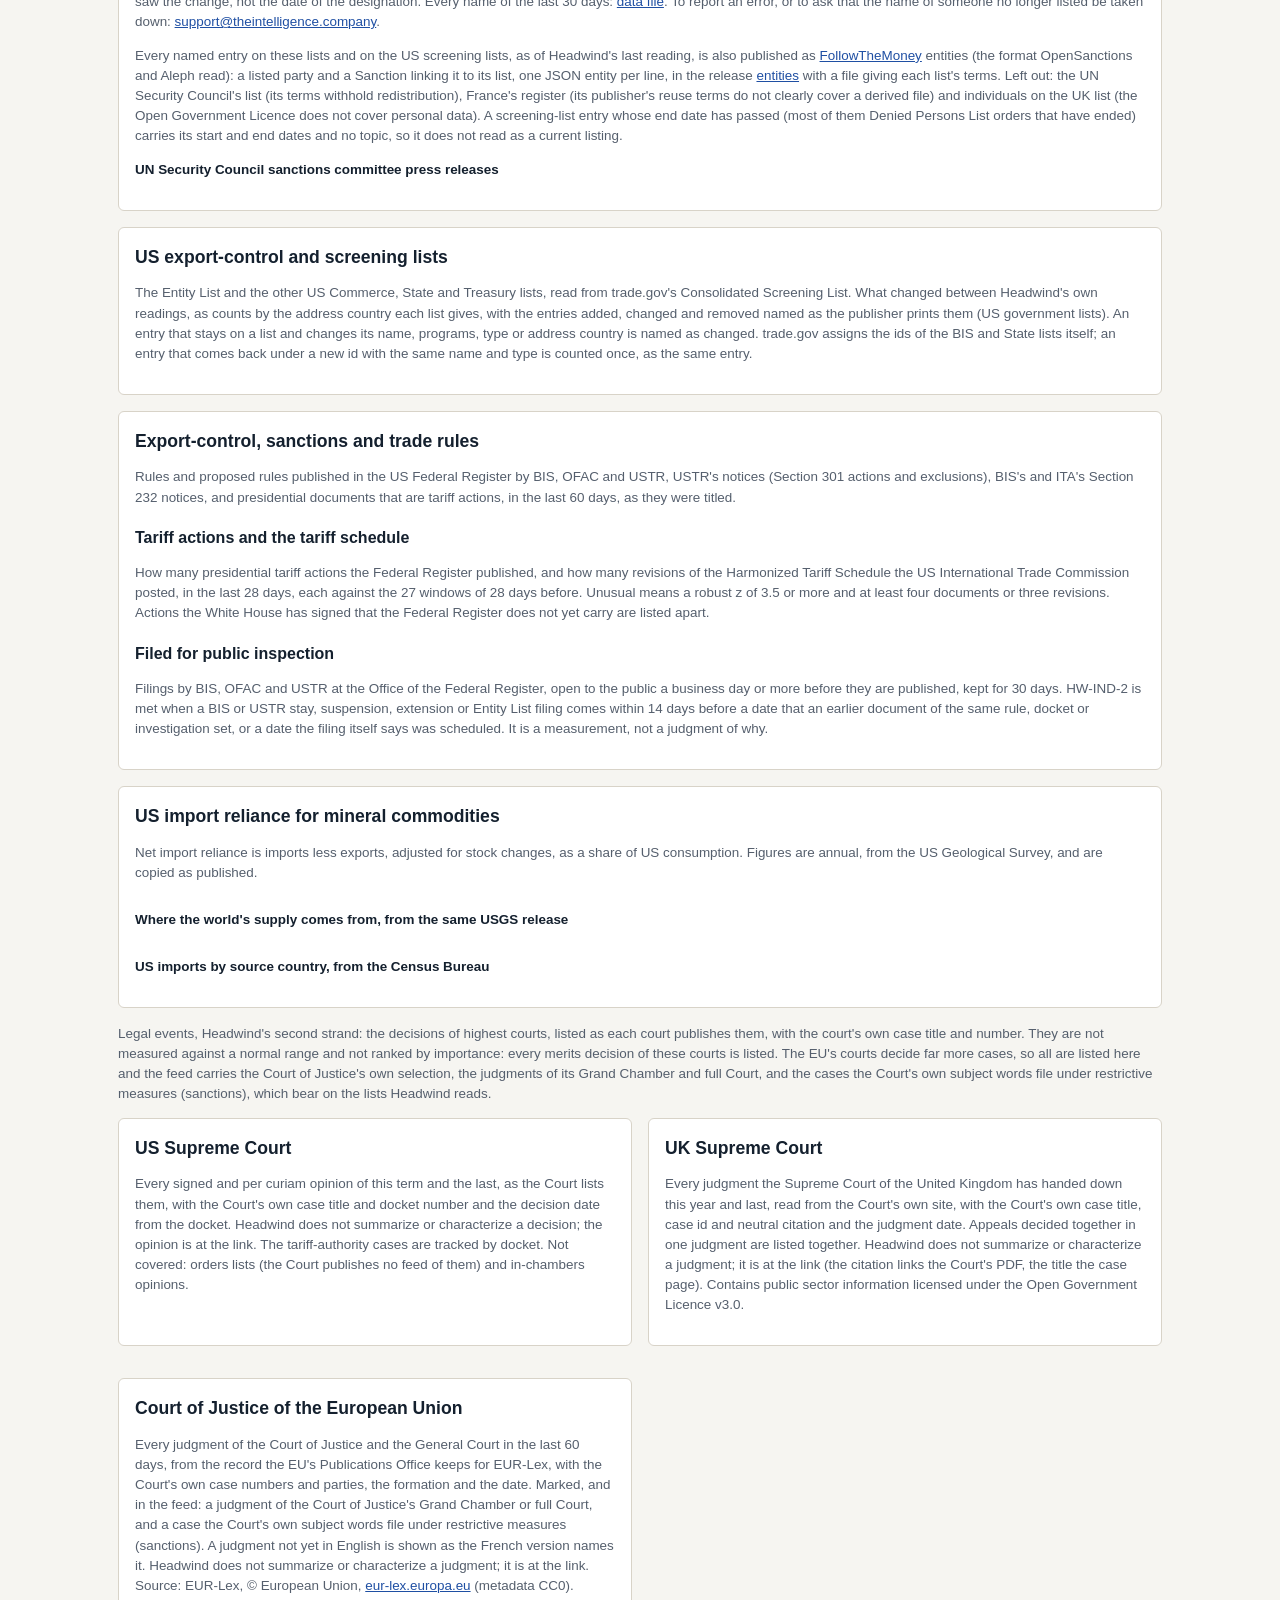
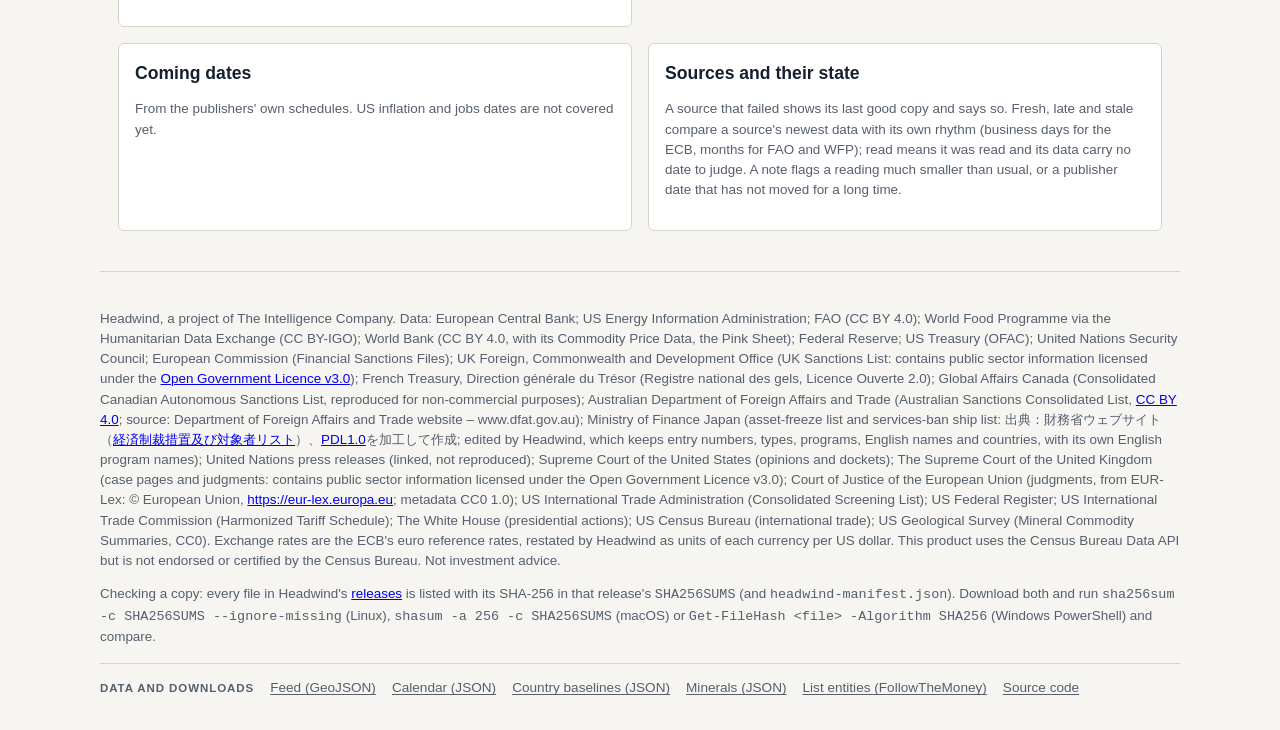
==== commit d0d6c955: "Merge main into archive/cap-public-growth Keeps main's Entities and checksums step and drops its sta" ====
--- a/site_src/index.html
+++ b/site_src/index.html
@@ -161,7 +161,7 @@
         entities (the format OpenSanctions and Aleph read): a listed party and a Sanction linking it to its list, one
         JSON entity per line, in the release <a href="https://github.com/metacog-osint/headwind/releases/tag/entities">entities</a>
         with a file giving each list's terms. Left out: the UN Security Council's list (its terms withhold
-        redistribution) and
+        redistribution), France's register (its publisher's reuse terms do not clearly cover a derived file) and
         individuals on the UK list (the Open Government Licence does not cover personal data). A screening-list
         entry whose end date has passed (most of them Denied Persons List orders that have ended) carries its start
         and end dates and no topic, so it does not read as a current listing.</p>
@@ -290,9 +290,7 @@
     List: contains public sector information licensed under the
     <a href="https://www.nationalarchives.gov.uk/doc/open-government-licence/version/3/">Open Government Licence
     v3.0</a>); French Treasury, Direction g&eacute;n&eacute;rale du Tr&eacute;sor (Registre
-    national des gels: no licence stated, reused as public information under France's Code des relations entre le
-    public et l'administration, articles L321-1 and L322-1, unaltered apart from the selection of fields shown);
-    Global Affairs Canada (Consolidated Canadian Autonomous Sanctions List,
+    national des gels, Licence Ouverte 2.0); Global Affairs Canada (Consolidated Canadian Autonomous Sanctions List,
     reproduced for non-commercial purposes); Australian Department of Foreign Affairs and Trade (Australian
     Sanctions Consolidated List, <a href="https://creativecommons.org/licenses/by/4.0/">CC BY 4.0</a>; source:
     Department of Foreign Affairs and Trade website &ndash; www.dfat.gov.au); Ministry of Finance Japan (asset-freeze
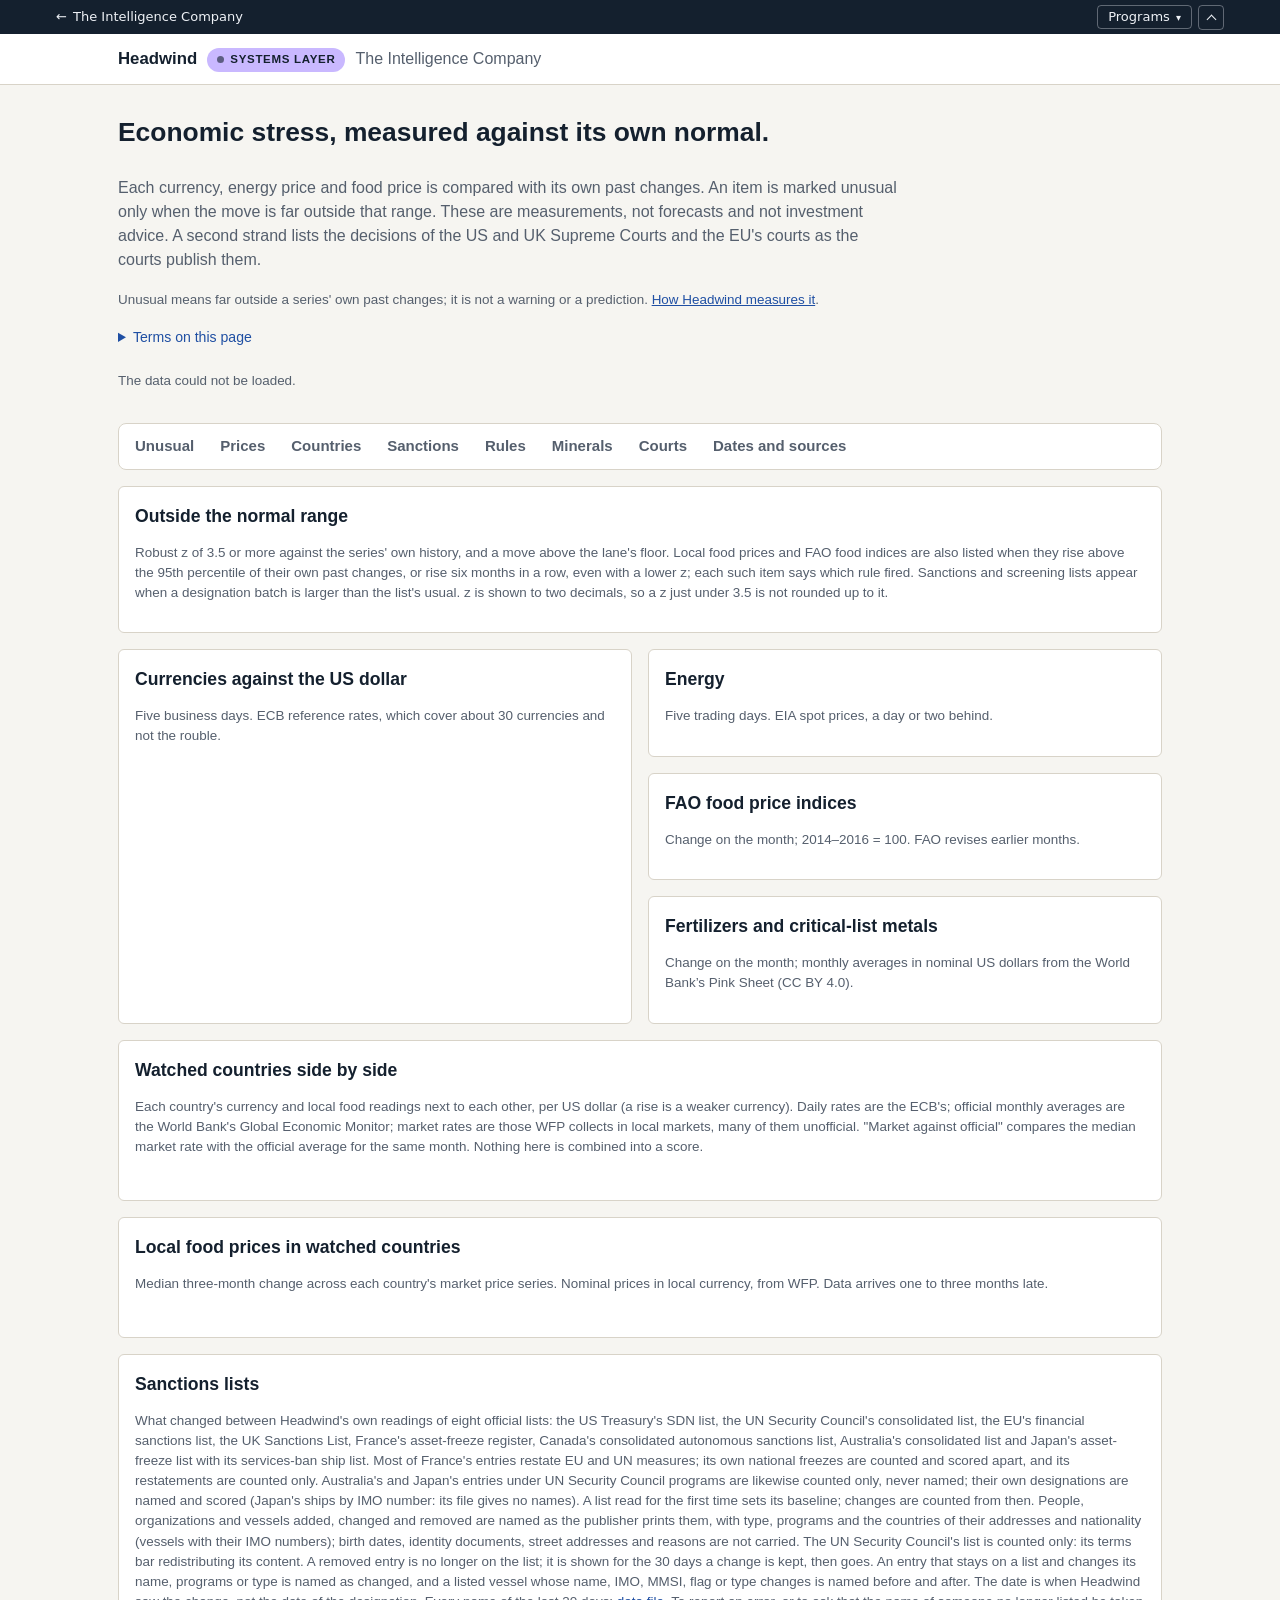
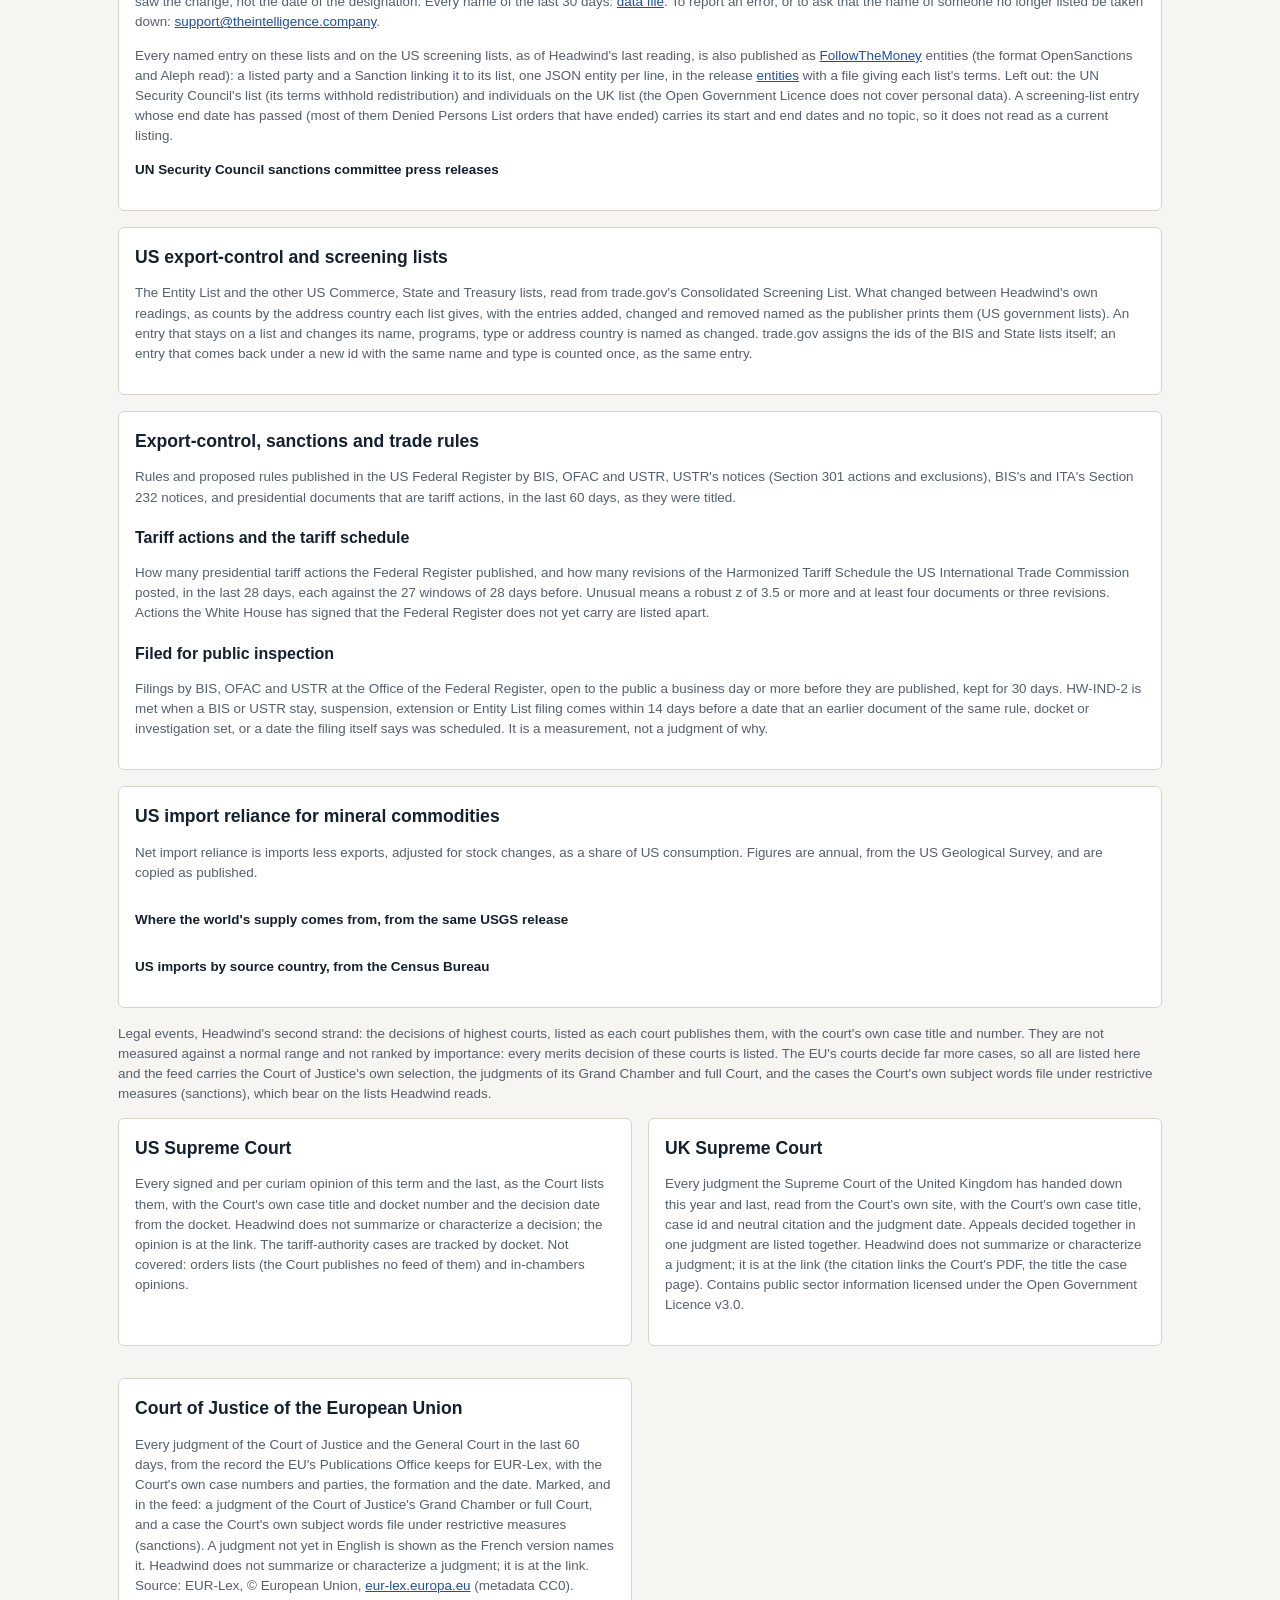
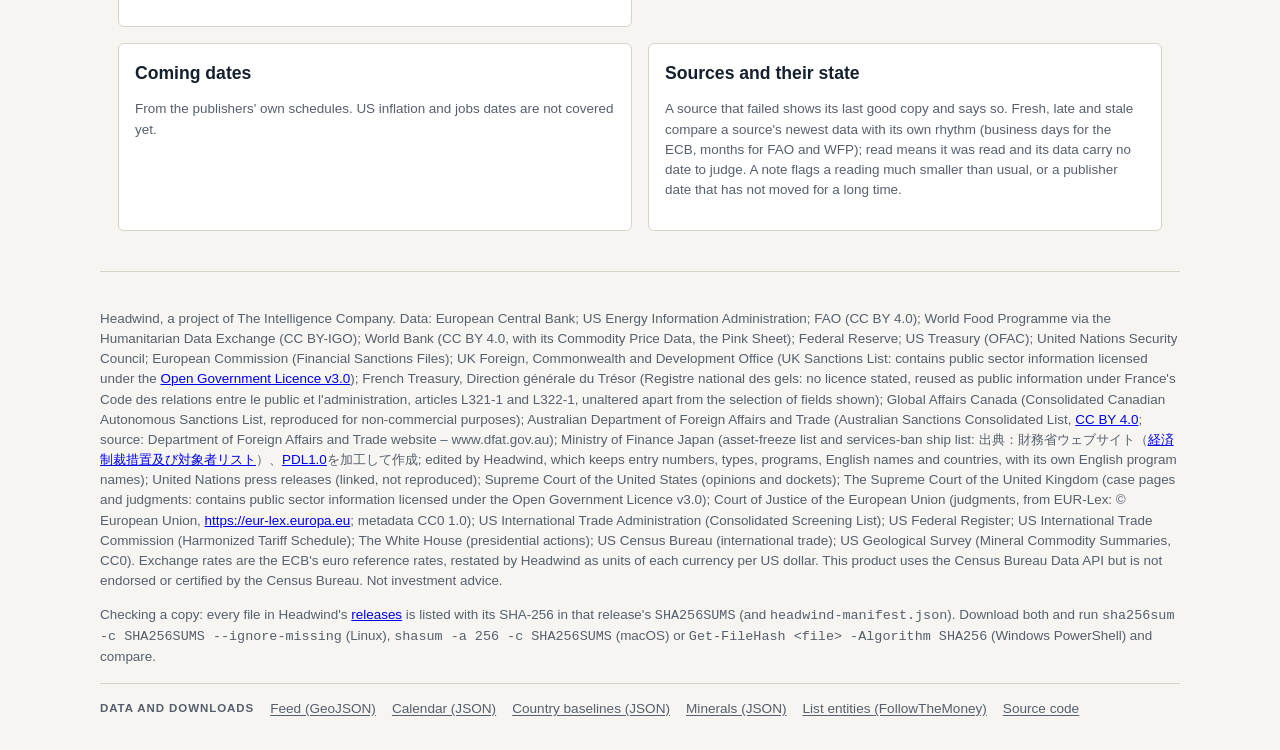
==== commit eeb18ece: "Export France's asset-freeze register as FollowTheMoney entities (#47) The register states no licenc" ====
--- a/site_src/index.html
+++ b/site_src/index.html
@@ -161,7 +161,7 @@
         entities (the format OpenSanctions and Aleph read): a listed party and a Sanction linking it to its list, one
         JSON entity per line, in the release <a href="https://github.com/metacog-osint/headwind/releases/tag/entities">entities</a>
         with a file giving each list's terms. Left out: the UN Security Council's list (its terms withhold
-        redistribution), France's register (its publisher's reuse terms do not clearly cover a derived file) and
+        redistribution) and
         individuals on the UK list (the Open Government Licence does not cover personal data). A screening-list
         entry whose end date has passed (most of them Denied Persons List orders that have ended) carries its start
         and end dates and no topic, so it does not read as a current listing.</p>
@@ -290,7 +290,9 @@
     List: contains public sector information licensed under the
     <a href="https://www.nationalarchives.gov.uk/doc/open-government-licence/version/3/">Open Government Licence
     v3.0</a>); French Treasury, Direction g&eacute;n&eacute;rale du Tr&eacute;sor (Registre
-    national des gels, Licence Ouverte 2.0); Global Affairs Canada (Consolidated Canadian Autonomous Sanctions List,
+    national des gels: no licence stated, reused as public information under France's Code des relations entre le
+    public et l'administration, articles L321-1 and L322-1, unaltered apart from the selection of fields shown);
+    Global Affairs Canada (Consolidated Canadian Autonomous Sanctions List,
     reproduced for non-commercial purposes); Australian Department of Foreign Affairs and Trade (Australian
     Sanctions Consolidated List, <a href="https://creativecommons.org/licenses/by/4.0/">CC BY 4.0</a>; source:
     Department of Foreign Affairs and Trade website &ndash; www.dfat.gov.au); Ministry of Finance Japan (asset-freeze
